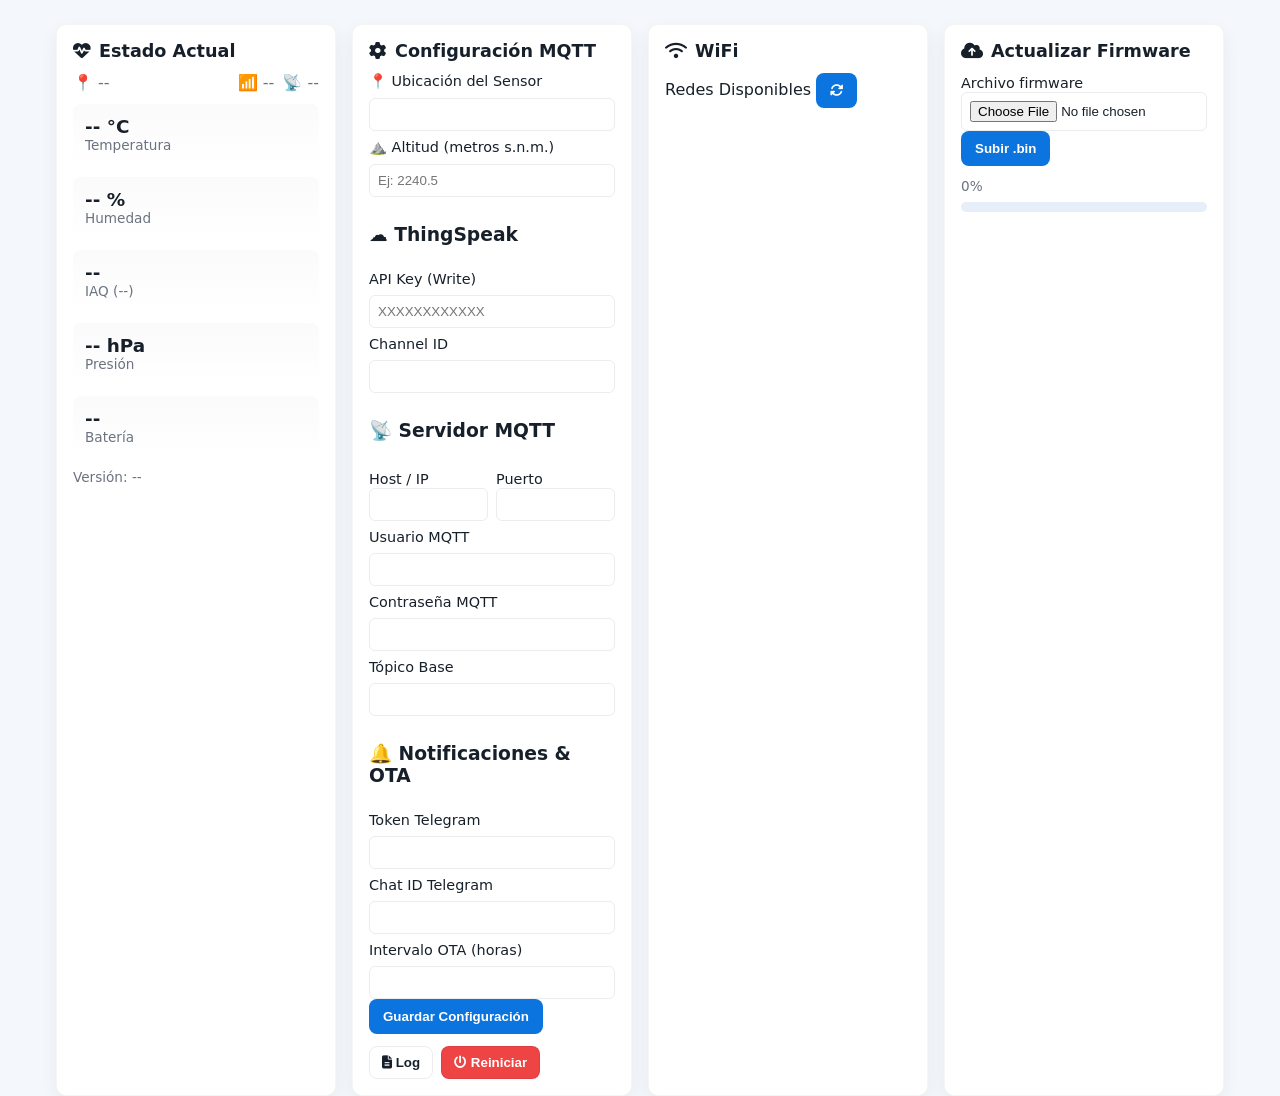
==== Data/index.html @ 204898c5 "fix(log): frontend blob download and auth-checked /downloadLog handler" ====
<!DOCTYPE html>
<html lang="es">
<head>
    <meta charset="UTF-8">
    <meta name="viewport" content="width=device-width, initial-scale=1.0">
    <title>Estación Meteorológica MQTT</title>
    <link rel="icon" href="data:image/svg+xml,<svg xmlns=%22http://www.w3.org/2000/svg%22 viewBox=%220 0 100 100%22><text y=%22.9em%22 font-size=%2290%22>🌤️</text></svg>">

    <style>
        :root{
            --bg: #f4f7fb;
            --card: #ffffff;
            --primary: #0b74de;
            --accent: #10b981;
            --text: #17202a;
            --muted: #6b7280;
            --error: #ef4444;
            --card-radius: 10px;
            --gap: 1rem;
            --max-width: 1200px;
        }
        *{box-sizing:border-box}
        html,body{height:100%;margin:0;font-family:Inter, system-ui, -apple-system, "Segoe UI", Roboto, "Helvetica Neue", Arial; background:var(--bg); color:var(--text);}
        .dashboard{
            max-width:var(--max-width);
            margin:24px auto;
            display:grid;
            grid-template-columns: repeat(auto-fit, minmax(280px, 1fr));
            gap:var(--gap);
            padding:0 16px;
        }
        .card{
            background:var(--card);
            border-radius:var(--card-radius);
            padding:16px;
            box-shadow:0 6px 18px rgba(15,23,42,0.06);
            border:1px solid rgba(15,23,42,0.04);
        }
        .card h2{margin:0 0 12px 0;font-size:1.1rem;display:flex;align-items:center;gap:8px}

        .status-header{display:flex;justify-content:space-between;align-items:center;margin-bottom:12px;color:var(--muted)}
        .status-summary-right{display:flex;gap:8px;align-items:center}

        .sensor-grid{display:grid;grid-template-columns:repeat(auto-fit,minmax(120px,1fr));gap:12px}
        .sensor-box{background:linear-gradient(180deg, rgba(15,23,42,0.02), transparent);border-radius:8px;padding:12px;display:flex;flex-direction:column;align-items:flex-start}
        .sensor-value{font-weight:700;font-size:1.15rem}
        .sensor-label{color:var(--muted);font-size:0.85rem}

        .status-version{margin-top:12px;color:var(--muted);font-size:0.85rem}

        form .form-group{display:flex;flex-direction:column;gap:8px}
        label{font-size:0.9rem}
        input[type="text"], input[type="number"], input[type="password"], input[type="file"]{width:100%;padding:8px;border-radius:6px;border:1px solid rgba(15,23,42,0.08);background:transparent}
        button{cursor:pointer;padding:10px 14px;border-radius:8px;border:none;background:var(--primary);color:white;font-weight:600}
        .btn-secondary{background:transparent;border:1px solid rgba(15,23,42,0.08);color:var(--text);padding:8px 12px}
        .btn-danger{background:var(--error);color:white}

        .config-actions{display:flex;gap:8px;margin-top:12px;flex-wrap:wrap}

        .mqtt-grid{display:flex;gap:8px}
        .mqtt-grid > div{flex:1}

        /* WiFi list */
        .network-item{display:flex;justify-content:space-between;padding:8px;border-radius:6px;margin-bottom:6px;background:#f8fafc;border:1px solid rgba(15,23,42,0.03)}

        /* Modal */
        .modal{position:fixed;inset:0;display:none;align-items:center;justify-content:center;background:rgba(2,6,23,0.45);z-index:40}
        .modal-content{background:var(--card);padding:16px;border-radius:8px;min-width:260px}
        .modal-actions{display:flex;gap:8px;justify-content:flex-end;margin-top:12px}

        /* Loading overlay */
        .loading-overlay{position:fixed;inset:0;display:none;align-items:center;justify-content:center;background:rgba(255,255,255,0.6);z-index:50}
        .spinner{width:36px;height:36px;border-radius:50%;border:4px solid rgba(0,0,0,0.06);border-top-color:var(--primary);animation:spin 1s linear infinite}
        @keyframes spin{to{transform:rotate(360deg)}}

        /* OTA progress */
        .ota-progress-container{background:#e6eef9;border-radius:8px;height:10px;margin-top:8px}
        .progress-track{height:100%;width:0;background:linear-gradient(90deg,var(--primary),var(--accent));border-radius:8px}

        /* Toast */
        .toast{position:fixed;right:16px;bottom:16px;padding:10px 14px;border-radius:8px;background:var(--card);box-shadow:0 6px 18px rgba(15,23,42,0.06);display:none}
        .toast.success{border-left:4px solid var(--accent)}
        .toast.error{border-left:4px solid var(--error)}

        /* Accessibility helpers */
        .sr-only{position:absolute;width:1px;height:1px;padding:0;margin:-1px;overflow:hidden;clip:rect(0,0,0,0);white-space:nowrap;border:0}

        @media (max-width:480px){
            .dashboard{padding:12px}
            .card{padding:12px}
            .sensor-value{font-size:1rem}
        }
    </style>

    <link rel="stylesheet" href="https://cdn.jsdelivr.net/npm/@fortawesome/fontawesome-free@6.4.0/css/all.min.css">
</head>
<body>
    <div class="dashboard">
        <div class="card">
            <h2><i class="fas fa-heartbeat"></i> Estado Actual</h2>
            <div class="status-header">
                <span>📍 <span id="location-display">--</span></span>
                <div class="status-summary-right">
                    <div>📶 <span id="wifi-ssid">--</span></div>
                    <div>📡 <span id="esp-ip">--</span></div>
                </div>
            </div>
            
            <div class="sensor-grid">
                <div class="sensor-box">
                    <span class="sensor-value"><span id="temp">--</span> °C</span>
                    <span class="sensor-label">Temperatura</span>
                </div>
                <div class="sensor-box">
                    <span class="sensor-value"><span id="humidity">--</span> %</span>
                    <span class="sensor-label">Humedad</span>
                </div>
                <div class="sensor-box">
                    <span class="sensor-value"><span id="air_quality">--</span></span>
                    <span class="sensor-label">IAQ (<span id="precision">--</span>)</span>
                </div>
                <div class="sensor-box">
                    <span class="sensor-value"><span id="pressure">--</span> hPa</span>
                    <span class="sensor-label">Presión</span>
                </div>
                <div class="sensor-box">
                    <span class="sensor-value"><span id="battery_display">--</span></span>
                    <span class="sensor-label">Batería</span>
                </div>
            </div>
            <div class="status-version">
                Versión: <span id="version">--</span>
            </div>
        </div>

        <div class="card config-section">
            <h2><i class="fas fa-cog"></i> Configuración MQTT</h2>
            <form id="configForm">
                <div class="form-group">
<label for="location">📍 Ubicación del Sensor</label>
            <input type="text" id="location" name="location">

            <label for="altitude">⛰️ Altitud (metros s.n.m.)</label>
            <input type="number" id="altitude" step="0.1" placeholder="Ej: 2240.5">

            <h3>☁️ ThingSpeak</h3>
            <div class="form-group">
                <label for="thingSpeakAPIKey">API Key (Write)</label>
                <input type="text" id="thingSpeakAPIKey" placeholder="XXXXXXXXXXXX">

                <label for="channelID">Channel ID</label>
                        <input type="number" id="channelID">
                    </div>
                    
                    <h3>📡 Servidor MQTT</h3>
                    <div class="mqtt-grid">
                        <div>
                            <label for="mqttServer">Host / IP</label>
                            <input type="text" id="mqttServer">
                        </div>
                        <div>
                            <label for="mqttPort">Puerto</label>
                            <input type="number" id="mqttPort">
                        </div>
                    </div>

                    <label for="mqttUser">Usuario MQTT</label>
                    <input type="text" id="mqttUser">

                    <label for="mqttPassword">Contraseña MQTT</label>
                    <input type="password" id="mqttPassword">

                    <label for="mqttTopic">Tópico Base</label>
                    <input type="text" id="mqttTopic">
                    
                    <h3>🔔 Notificaciones & OTA</h3>
                    <label for="telegramToken">Token Telegram</label>
                    <input type="password" id="telegramToken">
                    
                    <label for="chatId">Chat ID Telegram</label>
                    <input type="text" id="chatId">

                    <label for="updateOta">Intervalo OTA (horas)</label>
                    <input type="number" id="updateOta" min="1">
                </div>
                
                <button type="submit">Guardar Configuración</button>
            </form>

            <div class="config-actions">
                <button onclick="downloadLog()" class="btn-secondary"><i class="fas fa-file-alt"></i> Log</button>
                <button onclick="confirmRestart()" class="btn-secondary btn-danger"><i class="fas fa-power-off"></i> Reiniciar</button>
            </div>
        </div>

        <div class="card">
            <h2><i class="fas fa-wifi"></i> WiFi</h2>
            <div class="wifi-card-header">
                <span>Redes Disponibles</span>
                <button id="refresh-wifi" title="Actualizar redes"><i class="fas fa-sync-alt"></i><span class="sr-only">Actualizar redes</span></button>
            </div>
            <div id="wifi-list-container"></div>
        </div>

        <div class="card">
            <h2><i class="fas fa-cloud-upload-alt"></i> Actualizar Firmware</h2>
            <label for="firmwareFile">Archivo firmware</label>
            <input type="file" id="firmwareFile" accept=".bin">
            <button onclick="uploadFirmware()">Subir .bin</button>
            <div id="otaStatus" class="status-version">0%</div>
            <div class="ota-progress-container">
                <div id="progressFill" class="progress-track"></div>
            </div>
        </div>
    </div>

    <div id="authModal" class="modal">
        <div class="modal-content">
            <h2>🔐 Acceso</h2>
            <form id="loginForm">
                <label for="username" class="sr-only">Usuario</label>
                <input type="text" id="username" placeholder="Usuario" autocomplete="username">
                <label for="password" class="sr-only">Contraseña</label>
                <input type="password" id="password" placeholder="Contraseña" autocomplete="current-password">
                <button type="submit">Entrar</button>
            </form>
        </div>
    </div>

    <div id="wifiModal" class="modal">
        <div class="modal-content">
            <h3>Conectar a <span id="currentSSID"></span></h3>
            <label for="wifiPassword" class="sr-only">Contraseña WiFi</label>
            <input type="password" id="wifiPassword" placeholder="Contraseña WiFi">
            <div class="modal-actions">
                <button id="connectWifiBtn">Conectar</button>
                <button onclick="document.getElementById('wifiModal').style.display='none'" class="btn-secondary">Cancelar</button>
            </div>
        </div>
    </div>

    <div class="loading-overlay" id="loading">
        <div class="spinner"></div>
        <div id="loadingText">Cargando...</div>
    </div>
    
    <div id="toast" class="toast"></div>

<script>
    let authToken = null;
    let selectedNetwork = null;

    // --- API & DATA ---
    // Basic API call helper. Does NOT auto-show modal on 401 so callers can decide to prompt for credentials.
    async function apiCall(endpoint, options = {}) {
        if (authToken) {
            options.headers = { ...options.headers, 'Authorization': `Basic ${authToken}` };
        }
        const res = await fetch(endpoint, options);
        return res;
    }

    // Pending admin action to retry after successful login
    let pendingAdminAction = null;

    // Attempt login with given username/password. Returns a promise that resolves true on success, false on failure.
    async function attemptLogin(username, password) {
        authToken = btoa(`${username}:${password}`);
        try {
            toggleLoading(true, 'Verificando credenciales...');
            const res = await apiCall('/getConfig');
            if (res.ok) {
                const config = await res.json();
                loadConfigToForm(config);
                document.getElementById('authModal').style.display = 'none';
                showToast('Acceso concedido', 'success');

                // If there was a pending admin action, run it now
                if (pendingAdminAction) {
                    const f = pendingAdminAction;
                    pendingAdminAction = null;
                    try { await f(); } catch (e) { console.warn('Pending action failed after login', e); }
                }
                return true;
            } else {
                authToken = null; // clear token on bad auth
                showToast('Credenciales incorrectas', 'error');
                return false;
            }
        } catch (err) {
            console.error('attemptLogin error', err);
            authToken = null;
            showToast('Error de conexión', 'error');
            return false;
        } finally {
            toggleLoading(false);
        }
    }

    async function login(e) {
        e.preventDefault();
        const u = document.getElementById('username').value;
        const p = document.getElementById('password').value;
        await attemptLogin(u, p);
    }

    function loadConfigToForm(config) {
        document.getElementById('location').value = config.location || '';
        document.getElementById('altitude').value = config.altitude || 0;
        document.getElementById('thingSpeakAPIKey').value = config.thingSpeakAPIKey || '';
        document.getElementById('channelID').value = config.channelID || '';
        document.getElementById('location-display').innerText = config.location || 'Desconocida';
        document.getElementById('telegramToken').value = config.telegramToken || '';
        document.getElementById('chatId').value = config.chatId || '';
        document.getElementById('updateOta').value = (config.updateOta / 3600000) || 1;

        // MQTT
        document.getElementById('mqttServer').value = config.mqttServer || '';
        document.getElementById('mqttPort').value = config.mqttPort || 1883;
        document.getElementById('mqttUser').value = config.mqttUser || '';
        document.getElementById('mqttPassword').value = config.mqttPassword || '';
        document.getElementById('mqttTopic').value = config.mqttTopic || '';
    }

    async function sendConfig(data) {
        const jsonString = JSON.stringify(data);
        const formBody = 'plain=' + encodeURIComponent(jsonString);
        try {
            const res = await apiCall('/config', {
                method: 'POST',
                headers: {'Content-Type': 'application/x-www-form-urlencoded'},
                body: formBody
            });
            if (res.status === 401) {
                // require auth: show modal and enqueue
                document.getElementById('authModal').style.display = 'flex';
                pendingAdminAction = async () => { await sendConfig(data); };
                return false;
            }
            if (!res.ok) {
                showToast('Error al guardar', 'error');
                return false;
            }
            showToast('Configuración guardada. Reiniciando...', 'success');
            setTimeout(() => location.reload(), 5000);
            return true;
        } catch (err) {
            console.error('sendConfig error', err);
            showToast('Error al guardar', 'error');
            return false;
        }
    }

    async function saveConfig(e) {
        e.preventDefault();
        toggleLoading(true, 'Guardando...');
        const data = {
            location: document.getElementById('location').value,
            altitude: parseFloat(document.getElementById('altitude').value),
            thingSpeakAPIKey: document.getElementById('thingSpeakAPIKey').value,
            channelID: parseInt(document.getElementById('channelID').value),
            telegramToken: document.getElementById('telegramToken').value,
            chatId: document.getElementById('chatId').value,
            updateOta: parseInt(document.getElementById('updateOta').value),
            mqttServer: document.getElementById('mqttServer').value,
            mqttPort: parseInt(document.getElementById('mqttPort').value),
            mqttUser: document.getElementById('mqttUser').value,
            mqttPassword: document.getElementById('mqttPassword').value,
            mqttTopic: document.getElementById('mqttTopic').value
        };
        await sendConfig(data);
        toggleLoading(false);
    }

    async function updateSensorData() {
        try {
            const res = await apiCall('/sensor_data');
            if (!res.ok) throw new Error('HTTP ' + res.status);
            const data = await res.json();

            const setText = (id, value) => { const el = document.getElementById(id); if (el) el.innerText = value; };

            setText('temp', (typeof data.temp === 'number') ? data.temp.toFixed(1) : '--');
            setText('humidity', (typeof data.humidity === 'number') ? data.humidity.toFixed(1) : '--');
            setText('pressure', (typeof data.pressure === 'number') ? data.pressure.toFixed(1) : '--');
            setText('air_quality', (typeof data.air_quality === 'number') ? data.air_quality.toFixed(1) : '--');
            setText('precision', (typeof data.precision === 'string') ? data.precision : (data.precision || '--'));
            setText('version', data.version || '--');

            // Mostrar estado/voltaje de batería con checks de existencia
            try {
                const display = document.getElementById('battery_display');
                if (display) {
                    const battStatus = (typeof data.battery_status === 'string') ? data.battery_status : 'unknown';
                    const battVolt = (data.battery_voltage !== undefined && data.battery_voltage !== null) ? parseFloat(data.battery_voltage) : NaN;

                    if (battStatus === 'absent') {
                        display.innerText = 'Ausente';
                        display.style.color = 'var(--error)';
                    } else if (battStatus === 'undervoltage') {
                        display.innerText = (!isNaN(battVolt) ? battVolt.toFixed(2) : '--') + ' V (Baja)';
                        display.style.color = 'var(--error)';
                    } else if (battStatus === 'ok') {
                        display.innerText = !isNaN(battVolt) ? battVolt.toFixed(2) + ' V' : '--';
                        display.style.color = 'var(--primary)';
                    } else {
                        display.innerText = '--';
                        display.style.color = '';
                    }
                }
            } catch (e) { console.warn('Error mostrando batería', e); }

        } catch (err) {
            console.error('updateSensorData error', err);
        }
    }

    async function updateESPStatus() {
        try {
            const res = await apiCall('/esp_status');
            if (!res.ok) throw new Error('HTTP ' + res.status);
            const data = await res.json();
            const setText = (id, value) => { const el = document.getElementById(id); if (el) el.innerText = value; };
            setText('esp-ip', data.ip || '--');
            setText('wifi-ssid', data.ssid || 'Desconectado');
        } catch (err) {
            console.error('updateESPStatus error', err);
        }
    }

    // --- SYSTEM ---
    function startDashboard() {
        updateSensorData();
        updateESPStatus();
        scanNetworks();
        
        setInterval(updateSensorData, 5000);
        setInterval(updateESPStatus, 10000);
        
        const evtSource = new EventSource('/events');
        evtSource.onopen = () => console.log('SSE connected');
        evtSource.onerror = (e) => console.warn('SSE error', e);
        evtSource.addEventListener('update', () => {
            try {
                updateSensorData();
            } catch (err) {
                console.warn('SSE update handling error', err);
            }
        });
    }

    // Auto-start dashboard and load config when page opens (no login required to show read-only data)
    document.addEventListener('DOMContentLoaded', () => {
        try {
            startDashboard();
            apiCall('/getConfig')
                .then(res => { if (!res.ok) throw new Error('HTTP ' + res.status); return res.json(); })
                .then(config => loadConfigToForm(config))
                .catch(err => console.warn('Config check:', err));
        } catch (e) { console.warn('Auto-start failed', e); }
    });

    // --- WIFI ---
    async function scanNetworks() {
        const res = await apiCall('/api/wifi/scan');
        const nets = await res.json();
        const container = document.getElementById('wifi-list-container');
        container.innerHTML = nets.map(n => `
            <div class="network-item" onclick="promptWifi('${n.ssid}')">
                <span><b>${n.ssid}</b> (${n.rssi} dBm)</span>
                <span>${n.secured ? '🔒' : '🔓'}</span>
            </div>
        `).join('');
    }

    function promptWifi(ssid) {
        selectedNetwork = ssid;
        document.getElementById('currentSSID').innerText = ssid;
        document.getElementById('wifiModal').style.display = 'flex';
    }

    async function sendSaveWiFi(obj) {
        try {
            const res = await apiCall('/saveWiFi', {
                method: 'POST',
                headers: {'Content-Type': 'application/json'},
                body: JSON.stringify(obj)
            });
            if (res.status === 401) {
                document.getElementById('authModal').style.display = 'flex';
                pendingAdminAction = async () => { await sendSaveWiFi(obj); };
                return false;
            }
            if (!res.ok) { showToast('Error al guardar WiFi', 'error'); return false; }
            showToast('WiFi guardado. Reiniciando...', 'success');
            setTimeout(() => location.reload(), 10000);
            return true;
        } catch (e) { console.error('sendSaveWiFi error', e); showToast('Error al guardar WiFi', 'error'); return false; }
    }

    document.getElementById('connectWifiBtn').onclick = async () => {
        const pass = document.getElementById('wifiPassword').value;
        toggleLoading(true, 'Conectando...');
        await sendSaveWiFi({ ssid: selectedNetwork, password: pass });
        toggleLoading(false);
    };

    // --- UTILS ---
    function toggleLoading(show, text = 'Cargando...') {
        document.getElementById('loading').style.display = show ? 'flex' : 'none';
        document.getElementById('loadingText').innerText = text;
    }
    
    function showToast(msg, type) {
        const t = document.getElementById('toast');
        t.innerText = msg;
        t.className = `toast ${type}`;
        t.style.display = 'block';
        setTimeout(() => t.style.display = 'none', 3000);
    }
    
    function confirmRestart() {
        if(confirm('¿Reiniciar ESP32?')) {
            apiCall('/restart', { method: 'POST' });
        }
    }
    
    function uploadFirmware() {
        const file = document.getElementById('firmwareFile').files[0];
        if(!file) return showToast('Selecciona un archivo', 'error');

        // If no auth yet, request auth first and retry
        if (!authToken) {
            document.getElementById('authModal').style.display = 'flex';
            pendingAdminAction = uploadFirmware;
            return;
        }

        const data = new FormData();
        data.append('update', file);
        const xhr = new XMLHttpRequest();
        xhr.open('POST', '/update', true);
        // Attach Basic Auth header if available
        if (authToken) {
            xhr.setRequestHeader('Authorization', 'Basic ' + authToken);
        }
        xhr.upload.onprogress = e => {
            if (e.lengthComputable) {
                const p = Math.round((e.loaded / e.total) * 100);
                document.getElementById('otaStatus').innerText = p + '%';
                document.getElementById('progressFill').style.width = p + '%';
            }
        };
        xhr.onload = () => {
            if(xhr.status === 200) showToast('Actualizado. Reiniciando...', 'success');
            else if (xhr.status === 401) {
                document.getElementById('authModal').style.display = 'flex';
                pendingAdminAction = uploadFirmware;
            } else showToast('Error en subida', 'error');
        };
        xhr.onerror = () => { showToast('Error en subida', 'error'); };
        xhr.send(data);
    }
    
    async function downloadLog() {
        try {
            toggleLoading(true, 'Descargando log...');
            const res = await apiCall('/downloadLog');
            if (!res.ok) throw new Error('HTTP ' + res.status);

            const blob = await res.blob();
            const url = window.URL.createObjectURL(blob);
            const a = document.createElement('a');
            a.style.display = 'none';
            a.href = url;
            a.download = 'error.log';
            document.body.appendChild(a);
            a.click();
            window.URL.revokeObjectURL(url);
            a.remove();
            showToast('Log descargado correctamente', 'success');
        } catch (err) {
            console.error('Error al descargar log:', err);
            showToast('Error al descargar log', 'error');
        } finally {
            toggleLoading(false);
        }
    }

    document.getElementById('loginForm').onsubmit = login;
    document.getElementById('configForm').onsubmit = saveConfig;
    document.getElementById('refresh-wifi').onclick = scanNetworks;
</script>
</body>
</html>
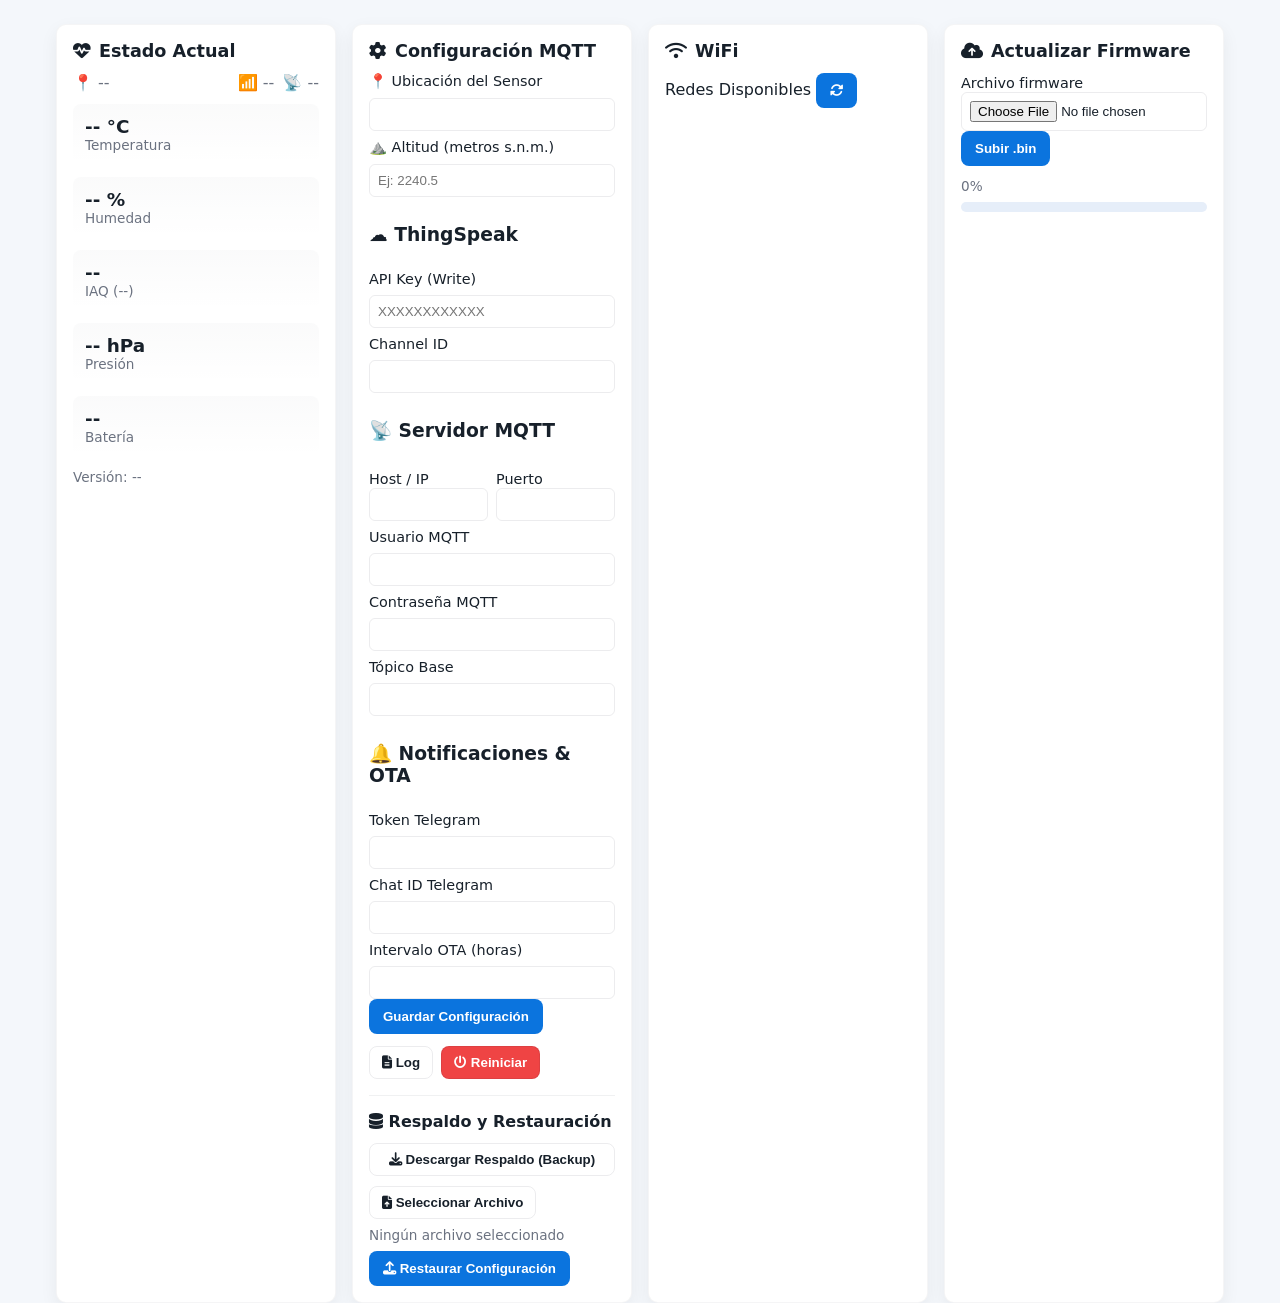
==== commit 18ec40b0: "feat: interfaz de respaldo y restauración en frontend (backup/restore)" ====
--- a/Data/index.html
+++ b/Data/index.html
@@ -190,6 +190,21 @@
             <div class="config-actions">
                 <button onclick="downloadLog()" class="btn-secondary"><i class="fas fa-file-alt"></i> Log</button>
                 <button onclick="confirmRestart()" class="btn-secondary btn-danger"><i class="fas fa-power-off"></i> Reiniciar</button>
+            </div>
+
+            <div style="margin-top: 16px; border-top: 1px solid rgba(15,23,42,0.06); padding-top: 16px;">
+                <h3 style="margin: 0 0 12px 0; font-size: 1rem;"><i class="fas fa-database"></i> Respaldo y Restauración</h3>
+                <div style="display: flex; flex-direction: column; gap: 10px;">
+                    <button onclick="downloadBackup()" class="btn-secondary"><i class="fas fa-download"></i> Descargar Respaldo (Backup)</button>
+                    <div>
+                        <input type="file" id="restoreFile" accept=".json" style="display:none" onchange="handleFileSelect(event)">
+                        <div style="display: flex; gap: 8px; align-items: center; flex-wrap: wrap;">
+                            <button type="button" onclick="document.getElementById('restoreFile').click()" class="btn-secondary"><i class="fas fa-file-upload"></i> Seleccionar Archivo</button>
+                            <span id="selectedFileName" style="color:var(--muted); font-size:0.85rem;">Ningún archivo seleccionado</span>
+                            <button type="button" id="restoreBtn" onclick="uploadRestore()" disabled><i class="fas fa-upload"></i> Restaurar Configuración</button>
+                        </div>
+                    </div>
+                </div>
             </div>
         </div>
 
@@ -587,6 +602,58 @@
         }
     }
 
+    let selectedRestoreFile = null;
+
+    function downloadBackup() {
+        window.location.href = '/api/backup';
+    }
+
+    function handleFileSelect(event) {
+        const file = event.target.files[0];
+        if (file) {
+            selectedRestoreFile = file;
+            document.getElementById('selectedFileName').innerText = file.name;
+            document.getElementById('restoreBtn').removeAttribute('disabled');
+        } else {
+            selectedRestoreFile = null;
+            document.getElementById('selectedFileName').innerText = 'Ningún archivo seleccionado';
+            document.getElementById('restoreBtn').setAttribute('disabled', 'true');
+        }
+    }
+
+    async function uploadRestore() {
+        if (!selectedRestoreFile) return;
+        if (!confirm("¿Estás seguro de sobrescribir la configuración actual? El dispositivo se reiniciará.")) return;
+
+        const formData = new FormData();
+        formData.append('config', selectedRestoreFile);
+
+        try {
+            toggleLoading(true, 'Restaurando configuración...');
+            const res = await apiCall('/api/restore', {
+                method: 'POST',
+                body: formData
+            });
+            if (res.status === 401) {
+                document.getElementById('authModal').style.display = 'flex';
+                pendingAdminAction = uploadRestore;
+                return;
+            }
+            if (!res.ok) {
+                throw new Error('Error al restaurar configuración');
+            }
+            showToast('Restauración exitosa. Reiniciando estación...', 'success');
+            setTimeout(() => {
+                location.reload();
+            }, 10000);
+        } catch (err) {
+            console.error('uploadRestore error', err);
+            showToast('Error al restaurar configuración', 'error');
+        } finally {
+            toggleLoading(false);
+        }
+    }
+
     document.getElementById('loginForm').onsubmit = login;
     document.getElementById('configForm').onsubmit = saveConfig;
     document.getElementById('refresh-wifi').onclick = scanNetworks;
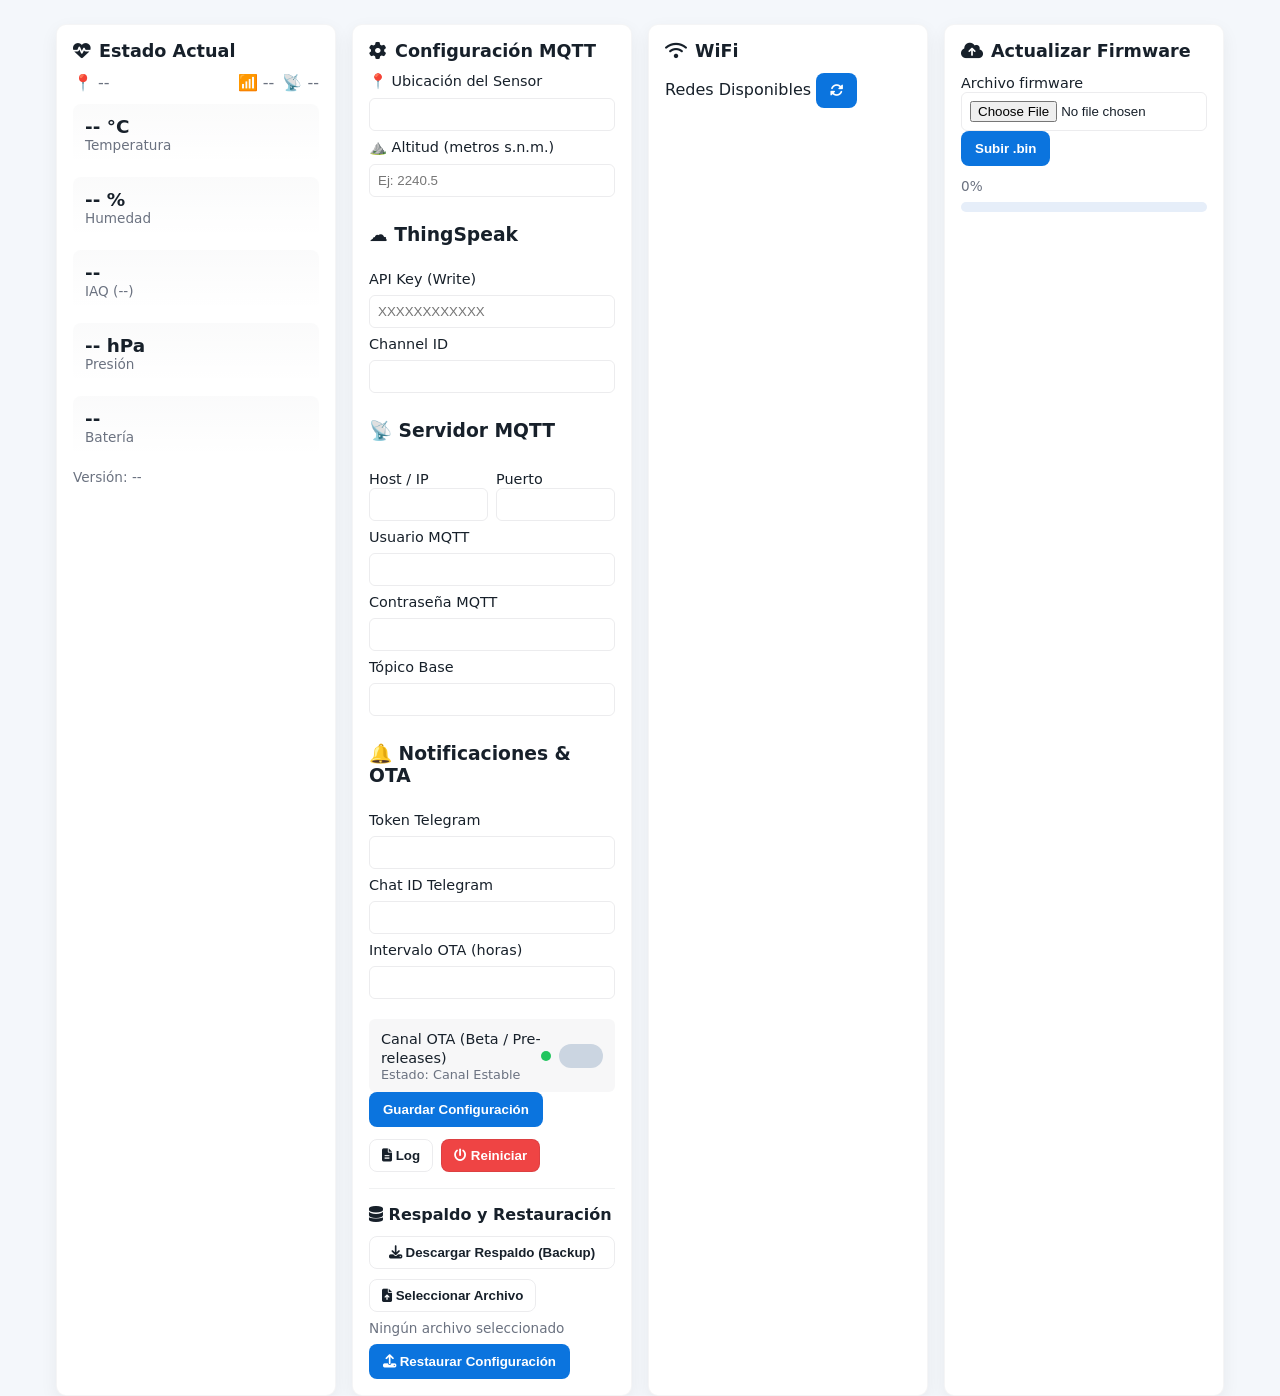
==== commit f086450c: "feat: implementar Modo Prueba / Canal Beta para OTA con persistencia Preferences, endpoints API y UI" ====
--- a/Data/index.html
+++ b/Data/index.html
@@ -1,662 +1,766 @@
-<!DOCTYPE html>
-<html lang="es">
-<head>
-    <meta charset="UTF-8">
-    <meta name="viewport" content="width=device-width, initial-scale=1.0">
-    <title>Estación Meteorológica MQTT</title>
-    <link rel="icon" href="data:image/svg+xml,<svg xmlns=%22http://www.w3.org/2000/svg%22 viewBox=%220 0 100 100%22><text y=%22.9em%22 font-size=%2290%22>🌤️</text></svg>">
-
-    <style>
-        :root{
-            --bg: #f4f7fb;
-            --card: #ffffff;
-            --primary: #0b74de;
-            --accent: #10b981;
-            --text: #17202a;
-            --muted: #6b7280;
-            --error: #ef4444;
-            --card-radius: 10px;
-            --gap: 1rem;
-            --max-width: 1200px;
-        }
-        *{box-sizing:border-box}
-        html,body{height:100%;margin:0;font-family:Inter, system-ui, -apple-system, "Segoe UI", Roboto, "Helvetica Neue", Arial; background:var(--bg); color:var(--text);}
-        .dashboard{
-            max-width:var(--max-width);
-            margin:24px auto;
-            display:grid;
-            grid-template-columns: repeat(auto-fit, minmax(280px, 1fr));
-            gap:var(--gap);
-            padding:0 16px;
-        }
-        .card{
-            background:var(--card);
-            border-radius:var(--card-radius);
-            padding:16px;
-            box-shadow:0 6px 18px rgba(15,23,42,0.06);
-            border:1px solid rgba(15,23,42,0.04);
-        }
-        .card h2{margin:0 0 12px 0;font-size:1.1rem;display:flex;align-items:center;gap:8px}
-
-        .status-header{display:flex;justify-content:space-between;align-items:center;margin-bottom:12px;color:var(--muted)}
-        .status-summary-right{display:flex;gap:8px;align-items:center}
-
-        .sensor-grid{display:grid;grid-template-columns:repeat(auto-fit,minmax(120px,1fr));gap:12px}
-        .sensor-box{background:linear-gradient(180deg, rgba(15,23,42,0.02), transparent);border-radius:8px;padding:12px;display:flex;flex-direction:column;align-items:flex-start}
-        .sensor-value{font-weight:700;font-size:1.15rem}
-        .sensor-label{color:var(--muted);font-size:0.85rem}
-
-        .status-version{margin-top:12px;color:var(--muted);font-size:0.85rem}
-
-        form .form-group{display:flex;flex-direction:column;gap:8px}
-        label{font-size:0.9rem}
-        input[type="text"], input[type="number"], input[type="password"], input[type="file"]{width:100%;padding:8px;border-radius:6px;border:1px solid rgba(15,23,42,0.08);background:transparent}
-        button{cursor:pointer;padding:10px 14px;border-radius:8px;border:none;background:var(--primary);color:white;font-weight:600}
-        .btn-secondary{background:transparent;border:1px solid rgba(15,23,42,0.08);color:var(--text);padding:8px 12px}
-        .btn-danger{background:var(--error);color:white}
-
-        .config-actions{display:flex;gap:8px;margin-top:12px;flex-wrap:wrap}
-
-        .mqtt-grid{display:flex;gap:8px}
-        .mqtt-grid > div{flex:1}
-
-        /* WiFi list */
-        .network-item{display:flex;justify-content:space-between;padding:8px;border-radius:6px;margin-bottom:6px;background:#f8fafc;border:1px solid rgba(15,23,42,0.03)}
-
-        /* Modal */
-        .modal{position:fixed;inset:0;display:none;align-items:center;justify-content:center;background:rgba(2,6,23,0.45);z-index:40}
-        .modal-content{background:var(--card);padding:16px;border-radius:8px;min-width:260px}
-        .modal-actions{display:flex;gap:8px;justify-content:flex-end;margin-top:12px}
-
-        /* Loading overlay */
-        .loading-overlay{position:fixed;inset:0;display:none;align-items:center;justify-content:center;background:rgba(255,255,255,0.6);z-index:50}
-        .spinner{width:36px;height:36px;border-radius:50%;border:4px solid rgba(0,0,0,0.06);border-top-color:var(--primary);animation:spin 1s linear infinite}
-        @keyframes spin{to{transform:rotate(360deg)}}
-
-        /* OTA progress */
-        .ota-progress-container{background:#e6eef9;border-radius:8px;height:10px;margin-top:8px}
-        .progress-track{height:100%;width:0;background:linear-gradient(90deg,var(--primary),var(--accent));border-radius:8px}
-
-        /* Toast */
-        .toast{position:fixed;right:16px;bottom:16px;padding:10px 14px;border-radius:8px;background:var(--card);box-shadow:0 6px 18px rgba(15,23,42,0.06);display:none}
-        .toast.success{border-left:4px solid var(--accent)}
-        .toast.error{border-left:4px solid var(--error)}
-
-        /* Accessibility helpers */
-        .sr-only{position:absolute;width:1px;height:1px;padding:0;margin:-1px;overflow:hidden;clip:rect(0,0,0,0);white-space:nowrap;border:0}
-
-        @media (max-width:480px){
-            .dashboard{padding:12px}
-            .card{padding:12px}
-            .sensor-value{font-size:1rem}
-        }
-    </style>
-
-    <link rel="stylesheet" href="https://cdn.jsdelivr.net/npm/@fortawesome/fontawesome-free@6.4.0/css/all.min.css">
-</head>
-<body>
-    <div class="dashboard">
-        <div class="card">
-            <h2><i class="fas fa-heartbeat"></i> Estado Actual</h2>
-            <div class="status-header">
-                <span>📍 <span id="location-display">--</span></span>
-                <div class="status-summary-right">
-                    <div>📶 <span id="wifi-ssid">--</span></div>
-                    <div>📡 <span id="esp-ip">--</span></div>
-                </div>
-            </div>
-            
-            <div class="sensor-grid">
-                <div class="sensor-box">
-                    <span class="sensor-value"><span id="temp">--</span> °C</span>
-                    <span class="sensor-label">Temperatura</span>
-                </div>
-                <div class="sensor-box">
-                    <span class="sensor-value"><span id="humidity">--</span> %</span>
-                    <span class="sensor-label">Humedad</span>
-                </div>
-                <div class="sensor-box">
-                    <span class="sensor-value"><span id="air_quality">--</span></span>
-                    <span class="sensor-label">IAQ (<span id="precision">--</span>)</span>
-                </div>
-                <div class="sensor-box">
-                    <span class="sensor-value"><span id="pressure">--</span> hPa</span>
-                    <span class="sensor-label">Presión</span>
-                </div>
-                <div class="sensor-box">
-                    <span class="sensor-value"><span id="battery_display">--</span></span>
-                    <span class="sensor-label">Batería</span>
-                </div>
-            </div>
-            <div class="status-version">
-                Versión: <span id="version">--</span>
-            </div>
-        </div>
-
-        <div class="card config-section">
-            <h2><i class="fas fa-cog"></i> Configuración MQTT</h2>
-            <form id="configForm">
-                <div class="form-group">
-<label for="location">📍 Ubicación del Sensor</label>
-            <input type="text" id="location" name="location">
-
-            <label for="altitude">⛰️ Altitud (metros s.n.m.)</label>
-            <input type="number" id="altitude" step="0.1" placeholder="Ej: 2240.5">
-
-            <h3>☁️ ThingSpeak</h3>
-            <div class="form-group">
-                <label for="thingSpeakAPIKey">API Key (Write)</label>
-                <input type="text" id="thingSpeakAPIKey" placeholder="XXXXXXXXXXXX">
-
-                <label for="channelID">Channel ID</label>
-                        <input type="number" id="channelID">
-                    </div>
-                    
-                    <h3>📡 Servidor MQTT</h3>
-                    <div class="mqtt-grid">
-                        <div>
-                            <label for="mqttServer">Host / IP</label>
-                            <input type="text" id="mqttServer">
-                        </div>
-                        <div>
-                            <label for="mqttPort">Puerto</label>
-                            <input type="number" id="mqttPort">
-                        </div>
-                    </div>
-
-                    <label for="mqttUser">Usuario MQTT</label>
-                    <input type="text" id="mqttUser">
-
-                    <label for="mqttPassword">Contraseña MQTT</label>
-                    <input type="password" id="mqttPassword">
-
-                    <label for="mqttTopic">Tópico Base</label>
-                    <input type="text" id="mqttTopic">
-                    
-                    <h3>🔔 Notificaciones & OTA</h3>
-                    <label for="telegramToken">Token Telegram</label>
-                    <input type="password" id="telegramToken">
-                    
-                    <label for="chatId">Chat ID Telegram</label>
-                    <input type="text" id="chatId">
-
-                    <label for="updateOta">Intervalo OTA (horas)</label>
-                    <input type="number" id="updateOta" min="1">
-                </div>
-                
-                <button type="submit">Guardar Configuración</button>
-            </form>
-
-            <div class="config-actions">
-                <button onclick="downloadLog()" class="btn-secondary"><i class="fas fa-file-alt"></i> Log</button>
-                <button onclick="confirmRestart()" class="btn-secondary btn-danger"><i class="fas fa-power-off"></i> Reiniciar</button>
-            </div>
-
-            <div style="margin-top: 16px; border-top: 1px solid rgba(15,23,42,0.06); padding-top: 16px;">
-                <h3 style="margin: 0 0 12px 0; font-size: 1rem;"><i class="fas fa-database"></i> Respaldo y Restauración</h3>
-                <div style="display: flex; flex-direction: column; gap: 10px;">
-                    <button onclick="downloadBackup()" class="btn-secondary"><i class="fas fa-download"></i> Descargar Respaldo (Backup)</button>
-                    <div>
-                        <input type="file" id="restoreFile" accept=".json" style="display:none" onchange="handleFileSelect(event)">
-                        <div style="display: flex; gap: 8px; align-items: center; flex-wrap: wrap;">
-                            <button type="button" onclick="document.getElementById('restoreFile').click()" class="btn-secondary"><i class="fas fa-file-upload"></i> Seleccionar Archivo</button>
-                            <span id="selectedFileName" style="color:var(--muted); font-size:0.85rem;">Ningún archivo seleccionado</span>
-                            <button type="button" id="restoreBtn" onclick="uploadRestore()" disabled><i class="fas fa-upload"></i> Restaurar Configuración</button>
-                        </div>
-                    </div>
-                </div>
-            </div>
-        </div>
-
-        <div class="card">
-            <h2><i class="fas fa-wifi"></i> WiFi</h2>
-            <div class="wifi-card-header">
-                <span>Redes Disponibles</span>
-                <button id="refresh-wifi" title="Actualizar redes"><i class="fas fa-sync-alt"></i><span class="sr-only">Actualizar redes</span></button>
-            </div>
-            <div id="wifi-list-container"></div>
-        </div>
-
-        <div class="card">
-            <h2><i class="fas fa-cloud-upload-alt"></i> Actualizar Firmware</h2>
-            <label for="firmwareFile">Archivo firmware</label>
-            <input type="file" id="firmwareFile" accept=".bin">
-            <button onclick="uploadFirmware()">Subir .bin</button>
-            <div id="otaStatus" class="status-version">0%</div>
-            <div class="ota-progress-container">
-                <div id="progressFill" class="progress-track"></div>
-            </div>
-        </div>
-    </div>
-
-    <div id="authModal" class="modal">
-        <div class="modal-content">
-            <h2>🔐 Acceso</h2>
-            <form id="loginForm">
-                <label for="username" class="sr-only">Usuario</label>
-                <input type="text" id="username" placeholder="Usuario" autocomplete="username">
-                <label for="password" class="sr-only">Contraseña</label>
-                <input type="password" id="password" placeholder="Contraseña" autocomplete="current-password">
-                <button type="submit">Entrar</button>
-            </form>
-        </div>
-    </div>
-
-    <div id="wifiModal" class="modal">
-        <div class="modal-content">
-            <h3>Conectar a <span id="currentSSID"></span></h3>
-            <label for="wifiPassword" class="sr-only">Contraseña WiFi</label>
-            <input type="password" id="wifiPassword" placeholder="Contraseña WiFi">
-            <div class="modal-actions">
-                <button id="connectWifiBtn">Conectar</button>
-                <button onclick="document.getElementById('wifiModal').style.display='none'" class="btn-secondary">Cancelar</button>
-            </div>
-        </div>
-    </div>
-
-    <div class="loading-overlay" id="loading">
-        <div class="spinner"></div>
-        <div id="loadingText">Cargando...</div>
-    </div>
-    
-    <div id="toast" class="toast"></div>
-
-<script>
-    let authToken = null;
-    let selectedNetwork = null;
-
-    // --- API & DATA ---
-    // Basic API call helper. Does NOT auto-show modal on 401 so callers can decide to prompt for credentials.
-    async function apiCall(endpoint, options = {}) {
-        if (authToken) {
-            options.headers = { ...options.headers, 'Authorization': `Basic ${authToken}` };
-        }
-        const res = await fetch(endpoint, options);
-        return res;
-    }
-
-    // Pending admin action to retry after successful login
-    let pendingAdminAction = null;
-
-    // Attempt login with given username/password. Returns a promise that resolves true on success, false on failure.
-    async function attemptLogin(username, password) {
-        authToken = btoa(`${username}:${password}`);
-        try {
-            toggleLoading(true, 'Verificando credenciales...');
-            const res = await apiCall('/getConfig');
-            if (res.ok) {
-                const config = await res.json();
-                loadConfigToForm(config);
-                document.getElementById('authModal').style.display = 'none';
-                showToast('Acceso concedido', 'success');
-
-                // If there was a pending admin action, run it now
-                if (pendingAdminAction) {
-                    const f = pendingAdminAction;
-                    pendingAdminAction = null;
-                    try { await f(); } catch (e) { console.warn('Pending action failed after login', e); }
-                }
-                return true;
-            } else {
-                authToken = null; // clear token on bad auth
-                showToast('Credenciales incorrectas', 'error');
-                return false;
-            }
-        } catch (err) {
-            console.error('attemptLogin error', err);
-            authToken = null;
-            showToast('Error de conexión', 'error');
-            return false;
-        } finally {
-            toggleLoading(false);
-        }
-    }
-
-    async function login(e) {
-        e.preventDefault();
-        const u = document.getElementById('username').value;
-        const p = document.getElementById('password').value;
-        await attemptLogin(u, p);
-    }
-
-    function loadConfigToForm(config) {
-        document.getElementById('location').value = config.location || '';
-        document.getElementById('altitude').value = config.altitude || 0;
-        document.getElementById('thingSpeakAPIKey').value = config.thingSpeakAPIKey || '';
-        document.getElementById('channelID').value = config.channelID || '';
-        document.getElementById('location-display').innerText = config.location || 'Desconocida';
-        document.getElementById('telegramToken').value = config.telegramToken || '';
-        document.getElementById('chatId').value = config.chatId || '';
-        document.getElementById('updateOta').value = (config.updateOta / 3600000) || 1;
-
-        // MQTT
-        document.getElementById('mqttServer').value = config.mqttServer || '';
-        document.getElementById('mqttPort').value = config.mqttPort || 1883;
-        document.getElementById('mqttUser').value = config.mqttUser || '';
-        document.getElementById('mqttPassword').value = config.mqttPassword || '';
-        document.getElementById('mqttTopic').value = config.mqttTopic || '';
-    }
-
-    async function sendConfig(data) {
-        const jsonString = JSON.stringify(data);
-        const formBody = 'plain=' + encodeURIComponent(jsonString);
-        try {
-            const res = await apiCall('/config', {
-                method: 'POST',
-                headers: {'Content-Type': 'application/x-www-form-urlencoded'},
-                body: formBody
-            });
-            if (res.status === 401) {
-                // require auth: show modal and enqueue
-                document.getElementById('authModal').style.display = 'flex';
-                pendingAdminAction = async () => { await sendConfig(data); };
-                return false;
-            }
-            if (!res.ok) {
-                showToast('Error al guardar', 'error');
-                return false;
-            }
-            showToast('Configuración guardada. Reiniciando...', 'success');
-            setTimeout(() => location.reload(), 5000);
-            return true;
-        } catch (err) {
-            console.error('sendConfig error', err);
-            showToast('Error al guardar', 'error');
-            return false;
-        }
-    }
-
-    async function saveConfig(e) {
-        e.preventDefault();
-        toggleLoading(true, 'Guardando...');
-        const data = {
-            location: document.getElementById('location').value,
-            altitude: parseFloat(document.getElementById('altitude').value),
-            thingSpeakAPIKey: document.getElementById('thingSpeakAPIKey').value,
-            channelID: parseInt(document.getElementById('channelID').value),
-            telegramToken: document.getElementById('telegramToken').value,
-            chatId: document.getElementById('chatId').value,
-            updateOta: parseInt(document.getElementById('updateOta').value),
-            mqttServer: document.getElementById('mqttServer').value,
-            mqttPort: parseInt(document.getElementById('mqttPort').value),
-            mqttUser: document.getElementById('mqttUser').value,
-            mqttPassword: document.getElementById('mqttPassword').value,
-            mqttTopic: document.getElementById('mqttTopic').value
-        };
-        await sendConfig(data);
-        toggleLoading(false);
-    }
-
-    async function updateSensorData() {
-        try {
-            const res = await apiCall('/sensor_data');
-            if (!res.ok) throw new Error('HTTP ' + res.status);
-            const data = await res.json();
-
-            const setText = (id, value) => { const el = document.getElementById(id); if (el) el.innerText = value; };
-
-            setText('temp', (typeof data.temp === 'number') ? data.temp.toFixed(1) : '--');
-            setText('humidity', (typeof data.humidity === 'number') ? data.humidity.toFixed(1) : '--');
-            setText('pressure', (typeof data.pressure === 'number') ? data.pressure.toFixed(1) : '--');
-            setText('air_quality', (typeof data.air_quality === 'number') ? data.air_quality.toFixed(1) : '--');
-            setText('precision', (typeof data.precision === 'string') ? data.precision : (data.precision || '--'));
-            setText('version', data.version || '--');
-
-            // Mostrar estado/voltaje de batería con checks de existencia
-            try {
-                const display = document.getElementById('battery_display');
-                if (display) {
-                    const battStatus = (typeof data.battery_status === 'string') ? data.battery_status : 'unknown';
-                    const battVolt = (data.battery_voltage !== undefined && data.battery_voltage !== null) ? parseFloat(data.battery_voltage) : NaN;
-
-                    if (battStatus === 'absent') {
-                        display.innerText = 'Ausente';
-                        display.style.color = 'var(--error)';
-                    } else if (battStatus === 'undervoltage') {
-                        display.innerText = (!isNaN(battVolt) ? battVolt.toFixed(2) : '--') + ' V (Baja)';
-                        display.style.color = 'var(--error)';
-                    } else if (battStatus === 'ok') {
-                        display.innerText = !isNaN(battVolt) ? battVolt.toFixed(2) + ' V' : '--';
-                        display.style.color = 'var(--primary)';
-                    } else {
-                        display.innerText = '--';
-                        display.style.color = '';
-                    }
-                }
-            } catch (e) { console.warn('Error mostrando batería', e); }
-
-        } catch (err) {
-            console.error('updateSensorData error', err);
-        }
-    }
-
-    async function updateESPStatus() {
-        try {
-            const res = await apiCall('/esp_status');
-            if (!res.ok) throw new Error('HTTP ' + res.status);
-            const data = await res.json();
-            const setText = (id, value) => { const el = document.getElementById(id); if (el) el.innerText = value; };
-            setText('esp-ip', data.ip || '--');
-            setText('wifi-ssid', data.ssid || 'Desconectado');
-        } catch (err) {
-            console.error('updateESPStatus error', err);
-        }
-    }
-
-    // --- SYSTEM ---
-    function startDashboard() {
-        updateSensorData();
-        updateESPStatus();
-        scanNetworks();
-        
-        setInterval(updateSensorData, 5000);
-        setInterval(updateESPStatus, 10000);
-        
-        const evtSource = new EventSource('/events');
-        evtSource.onopen = () => console.log('SSE connected');
-        evtSource.onerror = (e) => console.warn('SSE error', e);
-        evtSource.addEventListener('update', () => {
-            try {
-                updateSensorData();
-            } catch (err) {
-                console.warn('SSE update handling error', err);
-            }
-        });
-    }
-
-    // Auto-start dashboard and load config when page opens (no login required to show read-only data)
-    document.addEventListener('DOMContentLoaded', () => {
-        try {
-            startDashboard();
-            apiCall('/getConfig')
-                .then(res => { if (!res.ok) throw new Error('HTTP ' + res.status); return res.json(); })
-                .then(config => loadConfigToForm(config))
-                .catch(err => console.warn('Config check:', err));
-        } catch (e) { console.warn('Auto-start failed', e); }
-    });
-
-    // --- WIFI ---
-    async function scanNetworks() {
-        const res = await apiCall('/api/wifi/scan');
-        const nets = await res.json();
-        const container = document.getElementById('wifi-list-container');
-        container.innerHTML = nets.map(n => `
-            <div class="network-item" onclick="promptWifi('${n.ssid}')">
-                <span><b>${n.ssid}</b> (${n.rssi} dBm)</span>
-                <span>${n.secured ? '🔒' : '🔓'}</span>
-            </div>
-        `).join('');
-    }
-
-    function promptWifi(ssid) {
-        selectedNetwork = ssid;
-        document.getElementById('currentSSID').innerText = ssid;
-        document.getElementById('wifiModal').style.display = 'flex';
-    }
-
-    async function sendSaveWiFi(obj) {
-        try {
-            const res = await apiCall('/saveWiFi', {
-                method: 'POST',
-                headers: {'Content-Type': 'application/json'},
-                body: JSON.stringify(obj)
-            });
-            if (res.status === 401) {
-                document.getElementById('authModal').style.display = 'flex';
-                pendingAdminAction = async () => { await sendSaveWiFi(obj); };
-                return false;
-            }
-            if (!res.ok) { showToast('Error al guardar WiFi', 'error'); return false; }
-            showToast('WiFi guardado. Reiniciando...', 'success');
-            setTimeout(() => location.reload(), 10000);
-            return true;
-        } catch (e) { console.error('sendSaveWiFi error', e); showToast('Error al guardar WiFi', 'error'); return false; }
-    }
-
-    document.getElementById('connectWifiBtn').onclick = async () => {
-        const pass = document.getElementById('wifiPassword').value;
-        toggleLoading(true, 'Conectando...');
-        await sendSaveWiFi({ ssid: selectedNetwork, password: pass });
-        toggleLoading(false);
-    };
-
-    // --- UTILS ---
-    function toggleLoading(show, text = 'Cargando...') {
-        document.getElementById('loading').style.display = show ? 'flex' : 'none';
-        document.getElementById('loadingText').innerText = text;
-    }
-    
-    function showToast(msg, type) {
-        const t = document.getElementById('toast');
-        t.innerText = msg;
-        t.className = `toast ${type}`;
-        t.style.display = 'block';
-        setTimeout(() => t.style.display = 'none', 3000);
-    }
-    
-    function confirmRestart() {
-        if(confirm('¿Reiniciar ESP32?')) {
-            apiCall('/restart', { method: 'POST' });
-        }
-    }
-    
-    function uploadFirmware() {
-        const file = document.getElementById('firmwareFile').files[0];
-        if(!file) return showToast('Selecciona un archivo', 'error');
-
-        // If no auth yet, request auth first and retry
-        if (!authToken) {
-            document.getElementById('authModal').style.display = 'flex';
-            pendingAdminAction = uploadFirmware;
-            return;
-        }
-
-        const data = new FormData();
-        data.append('update', file);
-        const xhr = new XMLHttpRequest();
-        xhr.open('POST', '/update', true);
-        // Attach Basic Auth header if available
-        if (authToken) {
-            xhr.setRequestHeader('Authorization', 'Basic ' + authToken);
-        }
-        xhr.upload.onprogress = e => {
-            if (e.lengthComputable) {
-                const p = Math.round((e.loaded / e.total) * 100);
-                document.getElementById('otaStatus').innerText = p + '%';
-                document.getElementById('progressFill').style.width = p + '%';
-            }
-        };
-        xhr.onload = () => {
-            if(xhr.status === 200) showToast('Actualizado. Reiniciando...', 'success');
-            else if (xhr.status === 401) {
-                document.getElementById('authModal').style.display = 'flex';
-                pendingAdminAction = uploadFirmware;
-            } else showToast('Error en subida', 'error');
-        };
-        xhr.onerror = () => { showToast('Error en subida', 'error'); };
-        xhr.send(data);
-    }
-    
-    async function downloadLog() {
-        try {
-            toggleLoading(true, 'Descargando log...');
-            const res = await apiCall('/downloadLog');
-            if (!res.ok) throw new Error('HTTP ' + res.status);
-
-            const blob = await res.blob();
-            const url = window.URL.createObjectURL(blob);
-            const a = document.createElement('a');
-            a.style.display = 'none';
-            a.href = url;
-            a.download = 'error.log';
-            document.body.appendChild(a);
-            a.click();
-            window.URL.revokeObjectURL(url);
-            a.remove();
-            showToast('Log descargado correctamente', 'success');
-        } catch (err) {
-            console.error('Error al descargar log:', err);
-            showToast('Error al descargar log', 'error');
-        } finally {
-            toggleLoading(false);
-        }
-    }
-
-    let selectedRestoreFile = null;
-
-    function downloadBackup() {
-        window.location.href = '/api/backup';
-    }
-
-    function handleFileSelect(event) {
-        const file = event.target.files[0];
-        if (file) {
-            selectedRestoreFile = file;
-            document.getElementById('selectedFileName').innerText = file.name;
-            document.getElementById('restoreBtn').removeAttribute('disabled');
-        } else {
-            selectedRestoreFile = null;
-            document.getElementById('selectedFileName').innerText = 'Ningún archivo seleccionado';
-            document.getElementById('restoreBtn').setAttribute('disabled', 'true');
-        }
-    }
-
-    async function uploadRestore() {
-        if (!selectedRestoreFile) return;
-        if (!confirm("¿Estás seguro de sobrescribir la configuración actual? El dispositivo se reiniciará.")) return;
-
-        const formData = new FormData();
-        formData.append('config', selectedRestoreFile);
-
-        try {
-            toggleLoading(true, 'Restaurando configuración...');
-            const res = await apiCall('/api/restore', {
-                method: 'POST',
-                body: formData
-            });
-            if (res.status === 401) {
-                document.getElementById('authModal').style.display = 'flex';
-                pendingAdminAction = uploadRestore;
-                return;
-            }
-            if (!res.ok) {
-                throw new Error('Error al restaurar configuración');
-            }
-            showToast('Restauración exitosa. Reiniciando estación...', 'success');
-            setTimeout(() => {
-                location.reload();
-            }, 10000);
-        } catch (err) {
-            console.error('uploadRestore error', err);
-            showToast('Error al restaurar configuración', 'error');
-        } finally {
-            toggleLoading(false);
-        }
-    }
-
-    document.getElementById('loginForm').onsubmit = login;
-    document.getElementById('configForm').onsubmit = saveConfig;
-    document.getElementById('refresh-wifi').onclick = scanNetworks;
-</script>
-</body>
+<!DOCTYPE html>
+<html lang="es">
+<head>
+    <meta charset="UTF-8">
+    <meta name="viewport" content="width=device-width, initial-scale=1.0">
+    <title>Estación Meteorológica MQTT</title>
+    <link rel="icon" href="data:image/svg+xml,<svg xmlns=%22http://www.w3.org/2000/svg%22 viewBox=%220 0 100 100%22><text y=%22.9em%22 font-size=%2290%22>🌤️</text></svg>">
+
+    <style>
+        :root{
+            --bg: #f4f7fb;
+            --card: #ffffff;
+            --primary: #0b74de;
+            --accent: #10b981;
+            --text: #17202a;
+            --muted: #6b7280;
+            --error: #ef4444;
+            --card-radius: 10px;
+            --gap: 1rem;
+            --max-width: 1200px;
+        }
+        *{box-sizing:border-box}
+        html,body{height:100%;margin:0;font-family:Inter, system-ui, -apple-system, "Segoe UI", Roboto, "Helvetica Neue", Arial; background:var(--bg); color:var(--text);}
+        .dashboard{
+            max-width:var(--max-width);
+            margin:24px auto;
+            display:grid;
+            grid-template-columns: repeat(auto-fit, minmax(280px, 1fr));
+            gap:var(--gap);
+            padding:0 16px;
+        }
+        .card{
+            background:var(--card);
+            border-radius:var(--card-radius);
+            padding:16px;
+            box-shadow:0 6px 18px rgba(15,23,42,0.06);
+            border:1px solid rgba(15,23,42,0.04);
+        }
+        .card h2{margin:0 0 12px 0;font-size:1.1rem;display:flex;align-items:center;gap:8px}
+
+        .status-header{display:flex;justify-content:space-between;align-items:center;margin-bottom:12px;color:var(--muted)}
+        .status-summary-right{display:flex;gap:8px;align-items:center}
+
+        .sensor-grid{display:grid;grid-template-columns:repeat(auto-fit,minmax(120px,1fr));gap:12px}
+        .sensor-box{background:linear-gradient(180deg, rgba(15,23,42,0.02), transparent);border-radius:8px;padding:12px;display:flex;flex-direction:column;align-items:flex-start}
+        .sensor-value{font-weight:700;font-size:1.15rem}
+        .sensor-label{color:var(--muted);font-size:0.85rem}
+
+        .status-version{margin-top:12px;color:var(--muted);font-size:0.85rem}
+
+        form .form-group{display:flex;flex-direction:column;gap:8px}
+        label{font-size:0.9rem}
+        input[type="text"], input[type="number"], input[type="password"], input[type="file"]{width:100%;padding:8px;border-radius:6px;border:1px solid rgba(15,23,42,0.08);background:transparent}
+        button{cursor:pointer;padding:10px 14px;border-radius:8px;border:none;background:var(--primary);color:white;font-weight:600}
+        .btn-secondary{background:transparent;border:1px solid rgba(15,23,42,0.08);color:var(--text);padding:8px 12px}
+        .btn-danger{background:var(--error);color:white}
+
+        .config-actions{display:flex;gap:8px;margin-top:12px;flex-wrap:wrap}
+
+        .mqtt-grid{display:flex;gap:8px}
+        .mqtt-grid > div{flex:1}
+
+        /* WiFi list */
+        .network-item{display:flex;justify-content:space-between;padding:8px;border-radius:6px;margin-bottom:6px;background:#f8fafc;border:1px solid rgba(15,23,42,0.03)}
+
+        /* Modal */
+        .modal{position:fixed;inset:0;display:none;align-items:center;justify-content:center;background:rgba(2,6,23,0.45);z-index:40}
+        .modal-content{background:var(--card);padding:16px;border-radius:8px;min-width:260px}
+        .modal-actions{display:flex;gap:8px;justify-content:flex-end;margin-top:12px}
+
+        /* Loading overlay */
+        .loading-overlay{position:fixed;inset:0;display:none;align-items:center;justify-content:center;background:rgba(255,255,255,0.6);z-index:50}
+        .spinner{width:36px;height:36px;border-radius:50%;border:4px solid rgba(0,0,0,0.06);border-top-color:var(--primary);animation:spin 1s linear infinite}
+        @keyframes spin{to{transform:rotate(360deg)}}
+
+        /* OTA progress */
+        .ota-progress-container{background:#e6eef9;border-radius:8px;height:10px;margin-top:8px}
+        .progress-track{height:100%;width:0;background:linear-gradient(90deg,var(--primary),var(--accent));border-radius:8px}
+
+        /* Toast */
+        .toast{position:fixed;right:16px;bottom:16px;padding:10px 14px;border-radius:8px;background:var(--card);box-shadow:0 6px 18px rgba(15,23,42,0.06);display:none}
+        .toast.success{border-left:4px solid var(--accent)}
+        .toast.error{border-left:4px solid var(--error)}
+
+        /* Accessibility helpers */
+        .sr-only{position:absolute;width:1px;height:1px;padding:0;margin:-1px;overflow:hidden;clip:rect(0,0,0,0);white-space:nowrap;border:0}
+
+        @media (max-width:480px){
+            .dashboard{padding:12px}
+            .card{padding:12px}
+            .sensor-value{font-size:1rem}
+        }
+    </style>
+
+    <link rel="stylesheet" href="https://cdn.jsdelivr.net/npm/@fortawesome/fontawesome-free@6.4.0/css/all.min.css">
+</head>
+<body>
+    <div class="dashboard">
+        <div class="card">
+            <h2><i class="fas fa-heartbeat"></i> Estado Actual</h2>
+            <div class="status-header">
+                <span>📍 <span id="location-display">--</span></span>
+                <div class="status-summary-right">
+                    <div>📶 <span id="wifi-ssid">--</span></div>
+                    <div>📡 <span id="esp-ip">--</span></div>
+                </div>
+            </div>
+            
+            <div class="sensor-grid">
+                <div class="sensor-box">
+                    <span class="sensor-value"><span id="temp">--</span> °C</span>
+                    <span class="sensor-label">Temperatura</span>
+                </div>
+                <div class="sensor-box">
+                    <span class="sensor-value"><span id="humidity">--</span> %</span>
+                    <span class="sensor-label">Humedad</span>
+                </div>
+                <div class="sensor-box">
+                    <span class="sensor-value"><span id="air_quality">--</span></span>
+                    <span class="sensor-label">IAQ (<span id="precision">--</span>)</span>
+                </div>
+                <div class="sensor-box">
+                    <span class="sensor-value"><span id="pressure">--</span> hPa</span>
+                    <span class="sensor-label">Presión</span>
+                </div>
+                <div class="sensor-box">
+                    <span class="sensor-value"><span id="battery_display">--</span></span>
+                    <span class="sensor-label">Batería</span>
+                </div>
+            </div>
+            <div class="status-version">
+                Versión: <span id="version">--</span>
+            </div>
+        </div>
+
+        <div class="card config-section">
+            <h2><i class="fas fa-cog"></i> Configuración MQTT</h2>
+            <form id="configForm">
+                <div class="form-group">
+<label for="location">📍 Ubicación del Sensor</label>
+            <input type="text" id="location" name="location">
+
+            <label for="altitude">⛰️ Altitud (metros s.n.m.)</label>
+            <input type="number" id="altitude" step="0.1" placeholder="Ej: 2240.5">
+
+            <h3>☁️ ThingSpeak</h3>
+            <div class="form-group">
+                <label for="thingSpeakAPIKey">API Key (Write)</label>
+                <input type="text" id="thingSpeakAPIKey" placeholder="XXXXXXXXXXXX">
+
+                <label for="channelID">Channel ID</label>
+                        <input type="number" id="channelID">
+                    </div>
+                    
+                    <h3>📡 Servidor MQTT</h3>
+                    <div class="mqtt-grid">
+                        <div>
+                            <label for="mqttServer">Host / IP</label>
+                            <input type="text" id="mqttServer">
+                        </div>
+                        <div>
+                            <label for="mqttPort">Puerto</label>
+                            <input type="number" id="mqttPort">
+                        </div>
+                    </div>
+
+                    <label for="mqttUser">Usuario MQTT</label>
+                    <input type="text" id="mqttUser">
+
+                    <label for="mqttPassword">Contraseña MQTT</label>
+                    <input type="password" id="mqttPassword">
+
+                    <label for="mqttTopic">Tópico Base</label>
+                    <input type="text" id="mqttTopic">
+                    
+                    <h3>🔔 Notificaciones & OTA</h3>
+                    <label for="telegramToken">Token Telegram</label>
+                    <input type="password" id="telegramToken">
+                    
+                    <label for="chatId">Chat ID Telegram</label>
+                    <input type="text" id="chatId">
+
+                    <label for="updateOta">Intervalo OTA (horas)</label>
+                    <input type="number" id="updateOta" min="1">
+
+                    <div style="margin-top: 12px; display: flex; align-items: center; justify-content: space-between; background: rgba(15,23,42,0.03); padding: 10px 12px; border-radius: 6px;">
+                        <div>
+                            <span style="font-weight: 500; font-size: 0.9rem;">Canal OTA (Beta / Pre-releases)</span>
+                            <div style="font-size: 0.8rem; color: var(--muted);" id="otaChannelStatusText">Estado: Canal Estable</div>
+                        </div>
+                        <div style="display: flex; align-items: center; gap: 8px;">
+                            <span id="otaChannelBadge" style="display: inline-block; width: 10px; height: 10px; border-radius: 50%; background: #22c55e;" title="Canal Estable"></span>
+                            <label style="position: relative; display: inline-block; width: 44px; height: 24px; cursor: pointer;">
+                                <input type="checkbox" id="testModeToggle" onchange="toggleTestMode(this)" style="opacity: 0; width: 0; height: 0;">
+                                <span style="position: absolute; cursor: pointer; top: 0; left: 0; right: 0; bottom: 0; background-color: #cbd5e1; transition: .3s; border-radius: 24px;" id="testModeSlider"></span>
+                            </label>
+                        </div>
+                    </div>
+                </div>
+                
+                <button type="submit">Guardar Configuración</button>
+            </form>
+
+            <div class="config-actions">
+                <button onclick="downloadLog()" class="btn-secondary"><i class="fas fa-file-alt"></i> Log</button>
+                <button onclick="confirmRestart()" class="btn-secondary btn-danger"><i class="fas fa-power-off"></i> Reiniciar</button>
+            </div>
+
+            <div style="margin-top: 16px; border-top: 1px solid rgba(15,23,42,0.06); padding-top: 16px;">
+                <h3 style="margin: 0 0 12px 0; font-size: 1rem;"><i class="fas fa-database"></i> Respaldo y Restauración</h3>
+                <div style="display: flex; flex-direction: column; gap: 10px;">
+                    <button onclick="downloadBackup()" class="btn-secondary"><i class="fas fa-download"></i> Descargar Respaldo (Backup)</button>
+                    <div>
+                        <input type="file" id="restoreFile" accept=".json" style="display:none" onchange="handleFileSelect(event)">
+                        <div style="display: flex; gap: 8px; align-items: center; flex-wrap: wrap;">
+                            <button type="button" onclick="document.getElementById('restoreFile').click()" class="btn-secondary"><i class="fas fa-file-upload"></i> Seleccionar Archivo</button>
+                            <span id="selectedFileName" style="color:var(--muted); font-size:0.85rem;">Ningún archivo seleccionado</span>
+                            <button type="button" id="restoreBtn" onclick="uploadRestore()" disabled><i class="fas fa-upload"></i> Restaurar Configuración</button>
+                        </div>
+                    </div>
+                </div>
+            </div>
+        </div>
+
+        <div class="card">
+            <h2><i class="fas fa-wifi"></i> WiFi</h2>
+            <div class="wifi-card-header">
+                <span>Redes Disponibles</span>
+                <button id="refresh-wifi" title="Actualizar redes"><i class="fas fa-sync-alt"></i><span class="sr-only">Actualizar redes</span></button>
+            </div>
+            <div id="wifi-list-container"></div>
+        </div>
+
+        <div class="card">
+            <h2><i class="fas fa-cloud-upload-alt"></i> Actualizar Firmware</h2>
+            <label for="firmwareFile">Archivo firmware</label>
+            <input type="file" id="firmwareFile" accept=".bin">
+            <button onclick="uploadFirmware()">Subir .bin</button>
+            <div id="otaStatus" class="status-version">0%</div>
+            <div class="ota-progress-container">
+                <div id="progressFill" class="progress-track"></div>
+            </div>
+        </div>
+    </div>
+
+    <div id="authModal" class="modal">
+        <div class="modal-content">
+            <h2>🔐 Acceso</h2>
+            <form id="loginForm">
+                <label for="username" class="sr-only">Usuario</label>
+                <input type="text" id="username" placeholder="Usuario" autocomplete="username">
+                <label for="password" class="sr-only">Contraseña</label>
+                <input type="password" id="password" placeholder="Contraseña" autocomplete="current-password">
+                <button type="submit">Entrar</button>
+            </form>
+        </div>
+    </div>
+
+    <div id="wifiModal" class="modal">
+        <div class="modal-content">
+            <h3>Conectar a <span id="currentSSID"></span></h3>
+            <label for="wifiPassword" class="sr-only">Contraseña WiFi</label>
+            <input type="password" id="wifiPassword" placeholder="Contraseña WiFi">
+            <div class="modal-actions">
+                <button id="connectWifiBtn">Conectar</button>
+                <button onclick="document.getElementById('wifiModal').style.display='none'" class="btn-secondary">Cancelar</button>
+            </div>
+        </div>
+    </div>
+
+    <div class="loading-overlay" id="loading">
+        <div class="spinner"></div>
+        <div id="loadingText">Cargando...</div>
+    </div>
+    
+    <div id="toast" class="toast"></div>
+
+<script>
+    let authToken = null;
+    let selectedNetwork = null;
+
+    // --- API & DATA ---
+    // Basic API call helper. Does NOT auto-show modal on 401 so callers can decide to prompt for credentials.
+    async function apiCall(endpoint, options = {}) {
+        if (authToken) {
+            options.headers = { ...options.headers, 'Authorization': `Basic ${authToken}` };
+        }
+        const res = await fetch(endpoint, options);
+        return res;
+    }
+
+    // Pending admin action to retry after successful login
+    let pendingAdminAction = null;
+
+    // Attempt login with given username/password. Returns a promise that resolves true on success, false on failure.
+    async function attemptLogin(username, password) {
+        authToken = btoa(`${username}:${password}`);
+        try {
+            toggleLoading(true, 'Verificando credenciales...');
+            const res = await apiCall('/getConfig');
+            if (res.ok) {
+                const config = await res.json();
+                loadConfigToForm(config);
+                document.getElementById('authModal').style.display = 'none';
+                showToast('Acceso concedido', 'success');
+
+                // If there was a pending admin action, run it now
+                if (pendingAdminAction) {
+                    const f = pendingAdminAction;
+                    pendingAdminAction = null;
+                    try { await f(); } catch (e) { console.warn('Pending action failed after login', e); }
+                }
+                return true;
+            } else {
+                authToken = null; // clear token on bad auth
+                showToast('Credenciales incorrectas', 'error');
+                return false;
+            }
+        } catch (err) {
+            console.error('attemptLogin error', err);
+            authToken = null;
+            showToast('Error de conexión', 'error');
+            return false;
+        } finally {
+            toggleLoading(false);
+        }
+    }
+
+    async function login(e) {
+        e.preventDefault();
+        const u = document.getElementById('username').value;
+        const p = document.getElementById('password').value;
+        await attemptLogin(u, p);
+    }
+
+    function loadConfigToForm(config) {
+        document.getElementById('location').value = config.location || '';
+        document.getElementById('altitude').value = config.altitude || 0;
+        document.getElementById('thingSpeakAPIKey').value = config.thingSpeakAPIKey || '';
+        document.getElementById('channelID').value = config.channelID || '';
+        document.getElementById('location-display').innerText = config.location || 'Desconocida';
+        document.getElementById('telegramToken').value = config.telegramToken || '';
+        document.getElementById('chatId').value = config.chatId || '';
+        document.getElementById('updateOta').value = (config.updateOta / 3600000) || 1;
+
+        // MQTT
+        document.getElementById('mqttServer').value = config.mqttServer || '';
+        document.getElementById('mqttPort').value = config.mqttPort || 1883;
+        document.getElementById('mqttUser').value = config.mqttUser || '';
+        document.getElementById('mqttPassword').value = config.mqttPassword || '';
+        document.getElementById('mqttTopic').value = config.mqttTopic || '';
+    }
+
+    async function sendConfig(data) {
+        const jsonString = JSON.stringify(data);
+        const formBody = 'plain=' + encodeURIComponent(jsonString);
+        try {
+            const res = await apiCall('/config', {
+                method: 'POST',
+                headers: {'Content-Type': 'application/x-www-form-urlencoded'},
+                body: formBody
+            });
+            if (res.status === 401) {
+                // require auth: show modal and enqueue
+                document.getElementById('authModal').style.display = 'flex';
+                pendingAdminAction = async () => { await sendConfig(data); };
+                return false;
+            }
+            if (!res.ok) {
+                showToast('Error al guardar', 'error');
+                return false;
+            }
+            showToast('Configuración guardada. Reiniciando...', 'success');
+            setTimeout(() => location.reload(), 5000);
+            return true;
+        } catch (err) {
+            console.error('sendConfig error', err);
+            showToast('Error al guardar', 'error');
+            return false;
+        }
+    }
+
+    async function saveConfig(e) {
+        e.preventDefault();
+        toggleLoading(true, 'Guardando...');
+        const data = {
+            location: document.getElementById('location').value,
+            altitude: parseFloat(document.getElementById('altitude').value),
+            thingSpeakAPIKey: document.getElementById('thingSpeakAPIKey').value,
+            channelID: parseInt(document.getElementById('channelID').value),
+            telegramToken: document.getElementById('telegramToken').value,
+            chatId: document.getElementById('chatId').value,
+            updateOta: parseInt(document.getElementById('updateOta').value),
+            mqttServer: document.getElementById('mqttServer').value,
+            mqttPort: parseInt(document.getElementById('mqttPort').value),
+            mqttUser: document.getElementById('mqttUser').value,
+            mqttPassword: document.getElementById('mqttPassword').value,
+            mqttTopic: document.getElementById('mqttTopic').value
+        };
+        await sendConfig(data);
+        toggleLoading(false);
+    }
+
+    async function updateSensorData() {
+        try {
+            const res = await apiCall('/sensor_data');
+            if (!res.ok) throw new Error('HTTP ' + res.status);
+            const data = await res.json();
+
+            const setText = (id, value) => { const el = document.getElementById(id); if (el) el.innerText = value; };
+
+            setText('temp', (typeof data.temp === 'number') ? data.temp.toFixed(1) : '--');
+            setText('humidity', (typeof data.humidity === 'number') ? data.humidity.toFixed(1) : '--');
+            setText('pressure', (typeof data.pressure === 'number') ? data.pressure.toFixed(1) : '--');
+            setText('air_quality', (typeof data.air_quality === 'number') ? data.air_quality.toFixed(1) : '--');
+            setText('precision', (typeof data.precision === 'string') ? data.precision : (data.precision || '--'));
+            setText('version', data.version || '--');
+
+            // Mostrar estado/voltaje de batería con checks de existencia
+            try {
+                const display = document.getElementById('battery_display');
+                if (display) {
+                    const battStatus = (typeof data.battery_status === 'string') ? data.battery_status : 'unknown';
+                    const battVolt = (data.battery_voltage !== undefined && data.battery_voltage !== null) ? parseFloat(data.battery_voltage) : NaN;
+
+                    if (battStatus === 'absent') {
+                        display.innerText = 'Ausente';
+                        display.style.color = 'var(--error)';
+                    } else if (battStatus === 'undervoltage') {
+                        display.innerText = (!isNaN(battVolt) ? battVolt.toFixed(2) : '--') + ' V (Baja)';
+                        display.style.color = 'var(--error)';
+                    } else if (battStatus === 'ok') {
+                        display.innerText = !isNaN(battVolt) ? battVolt.toFixed(2) + ' V' : '--';
+                        display.style.color = 'var(--primary)';
+                    } else {
+                        display.innerText = '--';
+                        display.style.color = '';
+                    }
+                }
+            } catch (e) { console.warn('Error mostrando batería', e); }
+
+        } catch (err) {
+            console.error('updateSensorData error', err);
+        }
+    }
+
+    async function updateESPStatus() {
+        try {
+            const res = await apiCall('/esp_status');
+            if (!res.ok) throw new Error('HTTP ' + res.status);
+            const data = await res.json();
+            const setText = (id, value) => { const el = document.getElementById(id); if (el) el.innerText = value; };
+            setText('esp-ip', data.ip || '--');
+            setText('wifi-ssid', data.ssid || 'Desconectado');
+        } catch (err) {
+            console.error('updateESPStatus error', err);
+        }
+    }
+
+    // --- SYSTEM ---
+    function startDashboard() {
+        updateSensorData();
+        updateESPStatus();
+        scanNetworks();
+        
+        setInterval(updateSensorData, 5000);
+        setInterval(updateESPStatus, 10000);
+        
+        const evtSource = new EventSource('/events');
+        evtSource.onopen = () => console.log('SSE connected');
+        evtSource.onerror = (e) => console.warn('SSE error', e);
+        evtSource.addEventListener('update', () => {
+            try {
+                updateSensorData();
+            } catch (err) {
+                console.warn('SSE update handling error', err);
+            }
+        });
+    }
+
+    // Auto-start dashboard and load config when page opens (no login required to show read-only data)
+    document.addEventListener('DOMContentLoaded', () => {
+        try {
+            startDashboard();
+            apiCall('/getConfig')
+                .then(res => { if (!res.ok) throw new Error('HTTP ' + res.status); return res.json(); })
+                .then(config => loadConfigToForm(config))
+                .catch(err => console.warn('Config check:', err));
+            loadTestMode();
+        } catch (e) { console.warn('Auto-start failed', e); }
+    });
+
+    // --- WIFI ---
+    async function scanNetworks() {
+        const res = await apiCall('/api/wifi/scan');
+        const nets = await res.json();
+        const container = document.getElementById('wifi-list-container');
+        container.innerHTML = nets.map(n => `
+            <div class="network-item" onclick="promptWifi('${n.ssid}')">
+                <span><b>${n.ssid}</b> (${n.rssi} dBm)</span>
+                <span>${n.secured ? '🔒' : '🔓'}</span>
+            </div>
+        `).join('');
+    }
+
+    function promptWifi(ssid) {
+        selectedNetwork = ssid;
+        document.getElementById('currentSSID').innerText = ssid;
+        document.getElementById('wifiModal').style.display = 'flex';
+    }
+
+    async function sendSaveWiFi(obj) {
+        try {
+            const res = await apiCall('/saveWiFi', {
+                method: 'POST',
+                headers: {'Content-Type': 'application/json'},
+                body: JSON.stringify(obj)
+            });
+            if (res.status === 401) {
+                document.getElementById('authModal').style.display = 'flex';
+                pendingAdminAction = async () => { await sendSaveWiFi(obj); };
+                return false;
+            }
+            if (!res.ok) { showToast('Error al guardar WiFi', 'error'); return false; }
+            showToast('WiFi guardado. Reiniciando...', 'success');
+            setTimeout(() => location.reload(), 10000);
+            return true;
+        } catch (e) { console.error('sendSaveWiFi error', e); showToast('Error al guardar WiFi', 'error'); return false; }
+    }
+
+    document.getElementById('connectWifiBtn').onclick = async () => {
+        const pass = document.getElementById('wifiPassword').value;
+        toggleLoading(true, 'Conectando...');
+        await sendSaveWiFi({ ssid: selectedNetwork, password: pass });
+        toggleLoading(false);
+    };
+
+    // --- UTILS ---
+    function toggleLoading(show, text = 'Cargando...') {
+        document.getElementById('loading').style.display = show ? 'flex' : 'none';
+        document.getElementById('loadingText').innerText = text;
+    }
+    
+    function showToast(msg, type) {
+        const t = document.getElementById('toast');
+        t.innerText = msg;
+        t.className = `toast ${type}`;
+        t.style.display = 'block';
+        setTimeout(() => t.style.display = 'none', 3000);
+    }
+    
+    function confirmRestart() {
+        if(confirm('¿Reiniciar ESP32?')) {
+            apiCall('/restart', { method: 'POST' });
+        }
+    }
+    
+    function uploadFirmware() {
+        const file = document.getElementById('firmwareFile').files[0];
+        if(!file) return showToast('Selecciona un archivo', 'error');
+
+        // If no auth yet, request auth first and retry
+        if (!authToken) {
+            document.getElementById('authModal').style.display = 'flex';
+            pendingAdminAction = uploadFirmware;
+            return;
+        }
+
+        const data = new FormData();
+        data.append('update', file);
+        const xhr = new XMLHttpRequest();
+        xhr.open('POST', '/update', true);
+        // Attach Basic Auth header if available
+        if (authToken) {
+            xhr.setRequestHeader('Authorization', 'Basic ' + authToken);
+        }
+        xhr.upload.onprogress = e => {
+            if (e.lengthComputable) {
+                const p = Math.round((e.loaded / e.total) * 100);
+                document.getElementById('otaStatus').innerText = p + '%';
+                document.getElementById('progressFill').style.width = p + '%';
+            }
+        };
+        xhr.onload = () => {
+            if(xhr.status === 200) showToast('Actualizado. Reiniciando...', 'success');
+            else if (xhr.status === 401) {
+                document.getElementById('authModal').style.display = 'flex';
+                pendingAdminAction = uploadFirmware;
+            } else showToast('Error en subida', 'error');
+        };
+        xhr.onerror = () => { showToast('Error en subida', 'error'); };
+        xhr.send(data);
+    }
+    
+    async function downloadLog() {
+        try {
+            toggleLoading(true, 'Descargando log...');
+            const res = await apiCall('/downloadLog');
+            if (!res.ok) throw new Error('HTTP ' + res.status);
+
+            const blob = await res.blob();
+            const url = window.URL.createObjectURL(blob);
+            const a = document.createElement('a');
+            a.style.display = 'none';
+            a.href = url;
+            a.download = 'error.log';
+            document.body.appendChild(a);
+            a.click();
+            window.URL.revokeObjectURL(url);
+            a.remove();
+            showToast('Log descargado correctamente', 'success');
+        } catch (err) {
+            console.error('Error al descargar log:', err);
+            showToast('Error al descargar log', 'error');
+        } finally {
+            toggleLoading(false);
+        }
+    }
+
+    let selectedRestoreFile = null;
+
+    async function downloadBackup() {
+        try {
+            toggleLoading(true, 'Generando respaldo...');
+            const res = await apiCall('/api/backup');
+            if (res.status === 401) {
+                document.getElementById('authModal').style.display = 'flex';
+                pendingAdminAction = downloadBackup;
+                return;
+            }
+            if (!res.ok) throw new Error('HTTP ' + res.status);
+
+            const blob = await res.blob();
+            const url = window.URL.createObjectURL(blob);
+            const a = document.createElement('a');
+            a.style.display = 'none';
+            a.href = url;
+            a.download = 'backup_config.json';
+            document.body.appendChild(a);
+            a.click();
+            window.URL.revokeObjectURL(url);
+            a.remove();
+            showToast('Respaldo descargado correctamente', 'success');
+        } catch (err) {
+            console.error('Error al descargar respaldo:', err);
+            showToast('Error al descargar respaldo', 'error');
+        } finally {
+            toggleLoading(false);
+        }
+    }
+
+    function handleFileSelect(event) {
+        const file = event.target.files[0];
+        if (file) {
+            selectedRestoreFile = file;
+            document.getElementById('selectedFileName').innerText = file.name;
+            document.getElementById('restoreBtn').removeAttribute('disabled');
+        } else {
+            selectedRestoreFile = null;
+            document.getElementById('selectedFileName').innerText = 'Ningún archivo seleccionado';
+            document.getElementById('restoreBtn').setAttribute('disabled', 'true');
+        }
+    }
+
+    async function uploadRestore() {
+        if (!selectedRestoreFile) return;
+        if (!confirm("¿Estás seguro de sobrescribir la configuración actual? El dispositivo se reiniciará.")) return;
+
+        const formData = new FormData();
+        formData.append('config', selectedRestoreFile);
+
+        try {
+            toggleLoading(true, 'Restaurando configuración...');
+            const res = await apiCall('/api/restore', {
+                method: 'POST',
+                body: formData
+            });
+            if (res.status === 401) {
+                document.getElementById('authModal').style.display = 'flex';
+                pendingAdminAction = uploadRestore;
+                return;
+            }
+            if (!res.ok) {
+                throw new Error('Error al restaurar configuración');
+            }
+            showToast('Restauración exitosa. Reiniciando estación...', 'success');
+            setTimeout(() => {
+                location.reload();
+            }, 10000);
+        } catch (err) {
+            console.error('uploadRestore error', err);
+            showToast('Error al restaurar configuración', 'error');
+        } finally {
+            toggleLoading(false);
+        }
+    }
+
+    async function loadTestMode() {
+        try {
+            const res = await apiCall('/api/test-mode');
+            if (res.ok) {
+                const data = await res.json();
+                const isBeta = !!data.test_mode;
+                const toggle = document.getElementById('testModeToggle');
+                const badge = document.getElementById('otaChannelBadge');
+                const statusText = document.getElementById('otaChannelStatusText');
+                const slider = document.getElementById('testModeSlider');
+                if (toggle) toggle.checked = isBeta;
+                if (badge) {
+                    badge.style.background = isBeta ? '#f97316' : '#22c55e';
+                    badge.title = isBeta ? 'Canal Beta (Pre-releases)' : 'Canal Estable';
+                }
+                if (statusText) statusText.innerText = isBeta ? 'Estado: Canal Beta' : 'Estado: Canal Estable';
+                if (slider) slider.style.backgroundColor = isBeta ? '#f97316' : '#cbd5e1';
+            }
+        } catch (err) {
+            console.error('Error loading test-mode:', err);
+        }
+    }
+
+    async function toggleTestMode(checkbox) {
+        const enable = checkbox.checked;
+        const badge = document.getElementById('otaChannelBadge');
+        const statusText = document.getElementById('otaChannelStatusText');
+        const slider = document.getElementById('testModeSlider');
+        try {
+            toggleLoading(true, 'Actualizando canal OTA...');
+            const res = await apiCall('/api/test-mode', {
+                method: 'POST',
+                headers: {'Content-Type': 'application/json'},
+                body: JSON.stringify({ enable: enable })
+            });
+            if (res.status === 401) {
+                document.getElementById('authModal').style.display = 'flex';
+                pendingAdminAction = () => toggleTestMode(checkbox);
+                checkbox.checked = !enable;
+                return;
+            }
+            if (!res.ok) {
+                throw new Error('HTTP ' + res.status);
+            }
+            const data = await res.json();
+            const isBeta = !!data.test_mode;
+            checkbox.checked = isBeta;
+            if (badge) {
+                badge.style.background = isBeta ? '#f97316' : '#22c55e';
+                badge.title = isBeta ? 'Canal Beta (Pre-releases)' : 'Canal Estable';
+            }
+            if (statusText) statusText.innerText = isBeta ? 'Estado: Canal Beta' : 'Estado: Canal Estable';
+            if (slider) slider.style.backgroundColor = isBeta ? '#f97316' : '#cbd5e1';
+            showToast(isBeta ? 'Canal OTA cambiado a Beta (Pre-releases)' : 'Canal OTA cambiado a Estable', 'success');
+        } catch (err) {
+            console.error('toggleTestMode error', err);
+            checkbox.checked = !enable;
+            showToast('Error al actualizar canal OTA', 'error');
+        } finally {
+            toggleLoading(false);
+        }
+    }
+
+    document.getElementById('loginForm').onsubmit = login;
+    document.getElementById('configForm').onsubmit = saveConfig;
+    document.getElementById('refresh-wifi').onclick = scanNetworks;
+</script>
+</body>
 </html>
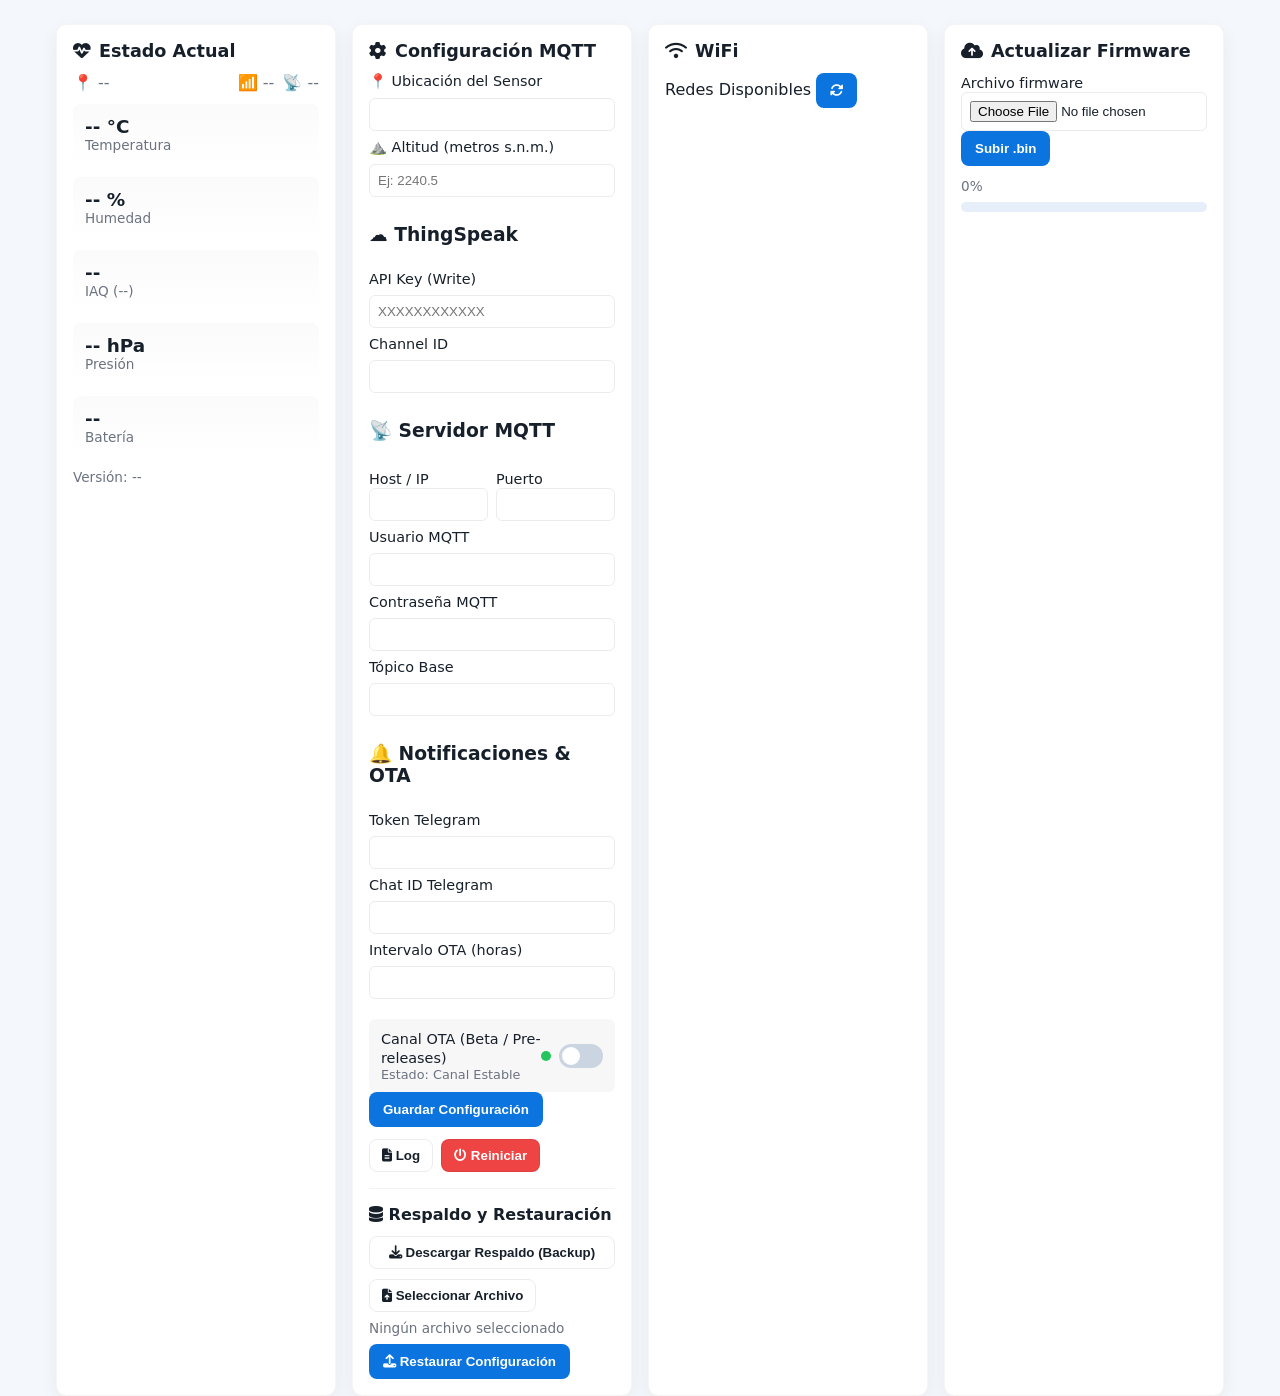
==== commit 610ec4df: "fix(ui): corregir interactividad y animación del switch de Canal OTA (Beta/Estable)" ====
--- a/Data/index.html
+++ b/Data/index.html
@@ -84,6 +84,14 @@
 
         /* Accessibility helpers */
         .sr-only{position:absolute;width:1px;height:1px;padding:0;margin:-1px;overflow:hidden;clip:rect(0,0,0,0);white-space:nowrap;border:0}
+
+        /* Switch */
+        .switch { position: relative; display: inline-block; width: 44px; height: 24px; }
+        .switch input { opacity: 0; width: 0; height: 0; }
+        .slider { position: absolute; cursor: pointer; inset: 0; background-color: #cbd5e1; transition: .3s; border-radius: 24px; }
+        .slider:before { content: ""; position: absolute; height: 18px; width: 18px; left: 3px; bottom: 3px; background-color: white; transition: .3s; border-radius: 50%; }
+        .switch input:checked + .slider { background-color: #f97316; }
+        .switch input:checked + .slider:before { transform: translateX(20px); }
 
         @media (max-width:480px){
             .dashboard{padding:12px}
@@ -190,9 +198,9 @@
                         </div>
                         <div style="display: flex; align-items: center; gap: 8px;">
                             <span id="otaChannelBadge" style="display: inline-block; width: 10px; height: 10px; border-radius: 50%; background: #22c55e;" title="Canal Estable"></span>
-                            <label style="position: relative; display: inline-block; width: 44px; height: 24px; cursor: pointer;">
-                                <input type="checkbox" id="testModeToggle" onchange="toggleTestMode(this)" style="opacity: 0; width: 0; height: 0;">
-                                <span style="position: absolute; cursor: pointer; top: 0; left: 0; right: 0; bottom: 0; background-color: #cbd5e1; transition: .3s; border-radius: 24px;" id="testModeSlider"></span>
+                            <label class="switch">
+                                <input type="checkbox" id="testModeToggle" onchange="toggleTestMode(this)">
+                                <span class="slider" id="testModeSlider"></span>
                             </label>
                         </div>
                     </div>
@@ -695,23 +703,26 @@
         }
     }
 
+    function updateTestModeUI(isBeta) {
+        const toggle = document.getElementById('testModeToggle');
+        const badge = document.getElementById('otaChannelBadge');
+        const statusText = document.getElementById('otaChannelStatusText');
+        if (toggle) toggle.checked = isBeta;
+        if (badge) {
+            badge.style.background = isBeta ? '#f97316' : '#22c55e';
+            badge.title = isBeta ? 'Canal Beta (Pre-releases)' : 'Canal Estable';
+        }
+        if (statusText) {
+            statusText.innerText = isBeta ? 'Estado: Canal Beta' : 'Estado: Canal Estable';
+        }
+    }
+
     async function loadTestMode() {
         try {
             const res = await apiCall('/api/test-mode');
             if (res.ok) {
                 const data = await res.json();
-                const isBeta = !!data.test_mode;
-                const toggle = document.getElementById('testModeToggle');
-                const badge = document.getElementById('otaChannelBadge');
-                const statusText = document.getElementById('otaChannelStatusText');
-                const slider = document.getElementById('testModeSlider');
-                if (toggle) toggle.checked = isBeta;
-                if (badge) {
-                    badge.style.background = isBeta ? '#f97316' : '#22c55e';
-                    badge.title = isBeta ? 'Canal Beta (Pre-releases)' : 'Canal Estable';
-                }
-                if (statusText) statusText.innerText = isBeta ? 'Estado: Canal Beta' : 'Estado: Canal Estable';
-                if (slider) slider.style.backgroundColor = isBeta ? '#f97316' : '#cbd5e1';
+                updateTestModeUI(!!data.test_mode);
             }
         } catch (err) {
             console.error('Error loading test-mode:', err);
@@ -719,12 +730,14 @@
     }
 
     async function toggleTestMode(checkbox) {
+        const previousState = !checkbox.checked;
         const enable = checkbox.checked;
-        const badge = document.getElementById('otaChannelBadge');
-        const statusText = document.getElementById('otaChannelStatusText');
-        const slider = document.getElementById('testModeSlider');
-        try {
-            toggleLoading(true, 'Actualizando canal OTA...');
+        
+        // Update UI state immediately
+        updateTestModeUI(enable);
+        showToast('Actualizando canal OTA...', 'success');
+
+        try {
             const res = await apiCall('/api/test-mode', {
                 method: 'POST',
                 headers: {'Content-Type': 'application/json'},
@@ -733,7 +746,7 @@
             if (res.status === 401) {
                 document.getElementById('authModal').style.display = 'flex';
                 pendingAdminAction = () => toggleTestMode(checkbox);
-                checkbox.checked = !enable;
+                updateTestModeUI(previousState);
                 return;
             }
             if (!res.ok) {
@@ -741,20 +754,13 @@
             }
             const data = await res.json();
             const isBeta = !!data.test_mode;
-            checkbox.checked = isBeta;
-            if (badge) {
-                badge.style.background = isBeta ? '#f97316' : '#22c55e';
-                badge.title = isBeta ? 'Canal Beta (Pre-releases)' : 'Canal Estable';
-            }
-            if (statusText) statusText.innerText = isBeta ? 'Estado: Canal Beta' : 'Estado: Canal Estable';
-            if (slider) slider.style.backgroundColor = isBeta ? '#f97316' : '#cbd5e1';
+            updateTestModeUI(isBeta);
             showToast(isBeta ? 'Canal OTA cambiado a Beta (Pre-releases)' : 'Canal OTA cambiado a Estable', 'success');
         } catch (err) {
             console.error('toggleTestMode error', err);
-            checkbox.checked = !enable;
+            // Revert state on error
+            updateTestModeUI(previousState);
             showToast('Error al actualizar canal OTA', 'error');
-        } finally {
-            toggleLoading(false);
         }
     }
 
